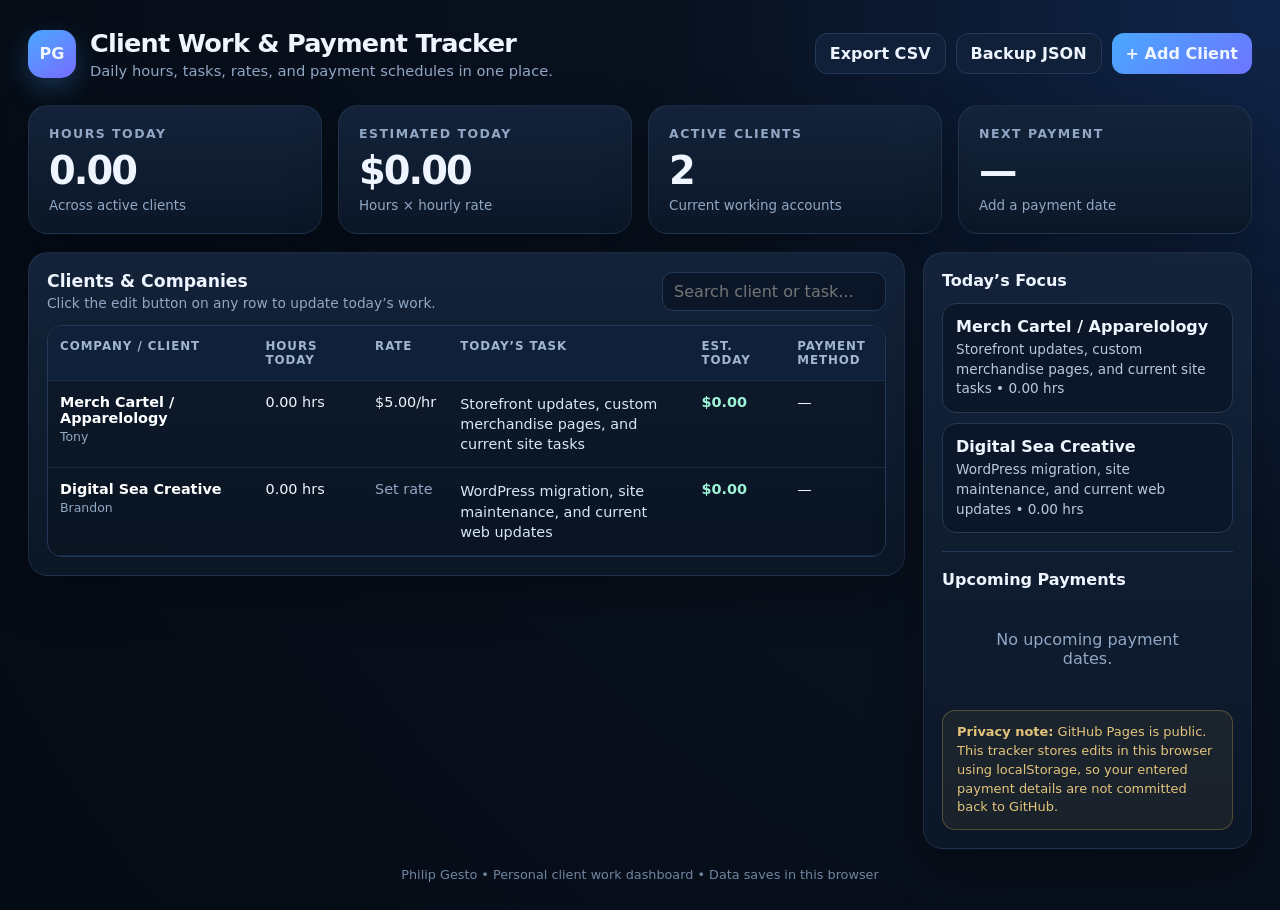
==== client-work-tracker/index.html @ 17b00a57 "Add client work and payment tracker" ====
<!DOCTYPE html>
<html lang="en">
<head>
  <meta charset="UTF-8" />
  <meta name="viewport" content="width=device-width, initial-scale=1.0" />
  <meta name="theme-color" content="#0c1220" />
  <title>Philip — Client Work Tracker</title>
  <style>
    :root{--bg:#08111f;--panel:#0f1b2d;--panel-2:#13233a;--line:#233957;--text:#eef5ff;--muted:#91a7c4;--accent:#4aa8ff;--accent-2:#5ce1b8;--danger:#ff6f7d;--warning:#ffc85b;--shadow:0 18px 50px rgba(0,0,0,.28);--radius:20px}*{box-sizing:border-box}body{margin:0;font-family:Inter,ui-sans-serif,system-ui,-apple-system,BlinkMacSystemFont,"Segoe UI",sans-serif;background:radial-gradient(circle at top right,#10254a 0,#08111f 38%,#050b14 100%);color:var(--text);min-height:100vh}button,input,select,textarea{font:inherit}button{cursor:pointer}.shell{max-width:1500px;margin:0 auto;padding:28px}.topbar{display:flex;gap:18px;align-items:center;justify-content:space-between;margin-bottom:26px}.brand{display:flex;gap:14px;align-items:center}.brandmark{width:48px;height:48px;border-radius:15px;display:grid;place-items:center;background:linear-gradient(145deg,var(--accent),#786cff);font-weight:900;box-shadow:0 10px 25px rgba(74,168,255,.25)}.brand h1{margin:0;font-size:clamp(1.35rem,2vw,2rem);letter-spacing:-.03em}.brand p{margin:4px 0 0;color:var(--muted);font-size:.92rem}.actions{display:flex;gap:10px;flex-wrap:wrap;justify-content:flex-end}.btn{border:1px solid var(--line);background:#102039;color:var(--text);padding:10px 14px;border-radius:12px;font-weight:700;transition:.2s}.btn:hover{transform:translateY(-1px);border-color:#3d6190}.btn.primary{background:linear-gradient(135deg,var(--accent),#6d75ff);border:none}.btn.green{background:linear-gradient(135deg,#2acb9b,#45b9e8);border:none;color:#04111a}.grid{display:grid;grid-template-columns:repeat(4,minmax(0,1fr));gap:16px;margin-bottom:18px}.card{background:linear-gradient(180deg,rgba(20,36,59,.96),rgba(12,24,40,.96));border:1px solid rgba(83,119,164,.2);border-radius:var(--radius);box-shadow:var(--shadow)}.metric{padding:20px}.metric .label{color:var(--muted);font-size:.78rem;text-transform:uppercase;letter-spacing:.12em;font-weight:800}.metric .value{font-size:clamp(1.7rem,3vw,2.55rem);font-weight:850;margin-top:7px;letter-spacing:-.05em}.metric .sub{color:var(--muted);font-size:.84rem;margin-top:5px}.main{display:grid;grid-template-columns:minmax(0,2fr) minmax(300px,.75fr);gap:18px;align-items:start}.table-card{padding:18px;overflow:hidden}.section-head{display:flex;align-items:center;justify-content:space-between;gap:12px;margin-bottom:14px}.section-head h2{margin:0;font-size:1.08rem}.section-head p{margin:4px 0 0;color:var(--muted);font-size:.86rem}.search{background:#0b1728;color:var(--text);border:1px solid var(--line);border-radius:11px;padding:9px 11px;min-width:190px}.table-wrap{overflow:auto;border:1px solid var(--line);border-radius:15px}table{width:100%;border-collapse:collapse;min-width:1220px;background:rgba(4,11,19,.28)}th,td{padding:13px 12px;text-align:left;border-bottom:1px solid rgba(57,84,118,.38);vertical-align:top}th{position:sticky;top:0;background:#102039;color:#9fb5d1;font-size:.74rem;text-transform:uppercase;letter-spacing:.08em;z-index:1}td{font-size:.9rem}tbody tr:hover{background:rgba(73,168,255,.045)}.company{font-weight:800;color:#fff}.client-name{color:var(--muted);font-size:.78rem;margin-top:3px}.task{max-width:290px;line-height:1.4;color:#d8e6f8}.money{font-weight:800;color:#9ef3d7}.muted{color:var(--muted)}.pill{display:inline-flex;align-items:center;gap:7px;border:1px solid var(--line);background:#0c1a2c;padding:6px 9px;border-radius:999px;font-size:.77rem;font-weight:800}.pill::before{content:"";width:7px;height:7px;border-radius:50%;background:var(--warning)}.pill.active::before{background:var(--accent-2)}.pill.paused::before{background:var(--warning)}.pill.done::before{background:#8596aa}.row-actions{display:flex;gap:7px}.icon-btn{width:34px;height:34px;border-radius:10px;border:1px solid var(--line);background:#0d1a2a;color:#dceaff}.side{padding:18px;position:sticky;top:18px}.side h3{margin:0 0 13px;font-size:1rem}.today-list{display:flex;flex-direction:column;gap:10px}.today-item{padding:13px;border:1px solid var(--line);border-radius:14px;background:#0b1728}.today-item strong{display:block;margin-bottom:4px}.today-item p{margin:0;color:#b8c9df;font-size:.85rem;line-height:1.45}.pay-block{margin-top:18px;padding-top:18px;border-top:1px solid var(--line)}.pay-item{display:flex;justify-content:space-between;gap:12px;padding:10px 0;border-bottom:1px dashed rgba(69,95,126,.35);font-size:.86rem}.pay-item span:last-child{text-align:right;color:#dbeaff;font-weight:700}.empty{padding:28px;text-align:center;color:var(--muted)}.footer{margin-top:18px;color:#7186a2;font-size:.8rem;text-align:center}dialog{width:min(760px,calc(100% - 28px));border:none;border-radius:22px;background:#0d192a;color:var(--text);padding:0;box-shadow:0 30px 100px rgba(0,0,0,.55)}dialog::backdrop{background:rgba(0,0,0,.62);backdrop-filter:blur(3px)}.modal-head{padding:20px 22px;border-bottom:1px solid var(--line);display:flex;justify-content:space-between;align-items:center}.modal-head h3{margin:0}.modal-body{padding:22px}.form-grid{display:grid;grid-template-columns:1fr 1fr;gap:14px}.field.full{grid-column:1/-1}.field label{display:block;color:#9eb3cd;font-size:.78rem;font-weight:800;margin-bottom:7px}.field input,.field select,.field textarea{width:100%;background:#081321;border:1px solid var(--line);border-radius:11px;color:var(--text);padding:11px 12px;outline:none}.field textarea{min-height:90px;resize:vertical}.field input:focus,.field select:focus,.field textarea:focus{border-color:var(--accent)}.modal-actions{display:flex;justify-content:flex-end;gap:9px;margin-top:18px}.privacy{margin-top:14px;padding:12px 14px;border:1px solid rgba(255,200,91,.25);background:rgba(255,200,91,.06);border-radius:13px;color:#e3c47c;font-size:.81rem;line-height:1.45}@media (max-width:1050px){.grid{grid-template-columns:repeat(2,1fr)}.main{grid-template-columns:1fr}.side{position:static}.topbar{align-items:flex-start;flex-direction:column}.actions{justify-content:flex-start}}@media (max-width:620px){.shell{padding:16px}.grid{grid-template-columns:1fr}.form-grid{grid-template-columns:1fr}.field.full{grid-column:auto}.search{min-width:100%}.actions{width:100%}.btn{flex:1}.brandmark{width:42px;height:42px}}
  </style>
</head><body><div class="shell"><header class="topbar"><div class="brand"><div class="brandmark">PG</div><div><h1>Client Work & Payment Tracker</h1><p>Daily hours, tasks, rates, and payment schedules in one place.</p></div></div><div class="actions"><button class="btn" id="exportCsv">Export CSV</button><button class="btn" id="backupJson">Backup JSON</button><button class="btn primary" id="addClient">+ Add Client</button></div></header><section class="grid"><div class="card metric"><div class="label">Hours Today</div><div class="value" id="hoursToday">0.0</div><div class="sub">Across active clients</div></div><div class="card metric"><div class="label">Estimated Today</div><div class="value" id="payToday">$0.00</div><div class="sub">Hours × hourly rate</div></div><div class="card metric"><div class="label">Active Clients</div><div class="value" id="activeClients">0</div><div class="sub">Current working accounts</div></div><div class="card metric"><div class="label">Next Payment</div><div class="value" id="nextPayment">—</div><div class="sub" id="nextPaymentSub">Add a payment date</div></div></section><section class="main"><div class="card table-card"><div class="section-head"><div><h2>Clients & Companies</h2><p>Click the edit button on any row to update today’s work.</p></div><input class="search" id="search" placeholder="Search client or task..." /></div><div class="table-wrap"><table><thead><tr><th>Company / Client</th><th>Hours Today</th><th>Rate</th><th>Today’s Task</th><th>Est. Today</th><th>Payment Method</th><th>Payment Schedule</th><th>Status</th><th>Actions</th></tr></thead><tbody id="clientRows"></tbody></table></div></div><aside class="card side"><h3>Today’s Focus</h3><div class="today-list" id="todayList"></div><div class="pay-block"><h3>Upcoming Payments</h3><div id="paymentList"></div></div><div class="privacy"><strong>Privacy note:</strong> GitHub Pages is public. This tracker stores edits in this browser using localStorage, so your entered payment details are not committed back to GitHub.</div></aside></section><div class="footer">Philip Gesto • Personal client work dashboard • Data saves in this browser</div></div><dialog id="clientDialog"><form id="clientForm" method="dialog"><div class="modal-head"><h3 id="modalTitle">Add Client</h3><button type="button" class="icon-btn" id="closeModal">✕</button></div><div class="modal-body"><input type="hidden" id="rowId" /><div class="form-grid"><div class="field"><label>Company / Project</label><input id="company" required placeholder="Merch Cartel" /></div><div class="field"><label>Client / Contact</label><input id="client" placeholder="Tony" /></div><div class="field"><label>Hours Today</label><input id="hours" type="number" min="0" step="0.25" value="0" /></div><div class="field"><label>Hourly Rate (USD)</label><input id="rate" type="number" min="0" step="0.01" value="0" /></div><div class="field full"><label>Task Today</label><textarea id="task" placeholder="What are you working on today?"></textarea></div><div class="field"><label>Payment Method</label><input id="paymentMethod" placeholder="Remitly / PayPal / Wise / Bank" /></div><div class="field"><label>Payment Schedule</label><input id="paymentSchedule" placeholder="Weekly / Biweekly / Monthly" /></div><div class="field"><label>Next Payment Date</label><input id="nextPaymentDate" type="date" /></div><div class="field"><label>Status</label><select id="status"><option value="active">Active</option><option value="paused">Paused</option><option value="done">Completed</option></select></div></div><div class="modal-actions"><button type="button" class="btn" id="cancelModal">Cancel</button><button class="btn green" value="default">Save Client</button></div></div></form></dialog><script>
const KEY='pg-client-work-tracker-v1';const seed=[{id:crypto.randomUUID(),company:'Merch Cartel / Apparelology',client:'Tony',hours:0,rate:5,task:'Storefront updates, custom merchandise pages, and current site tasks',paymentMethod:'',paymentSchedule:'',nextPaymentDate:'',status:'active'},{id:crypto.randomUUID(),company:'Digital Sea Creative',client:'Brandon',hours:0,rate:0,task:'WordPress migration, site maintenance, and current web updates',paymentMethod:'',paymentSchedule:'',nextPaymentDate:'',status:'active'}];let rows=load();const $=id=>document.getElementById(id);function load(){try{return JSON.parse(localStorage.getItem(KEY))||seed}catch{return seed}}function save(){localStorage.setItem(KEY,JSON.stringify(rows));render()}function money(n){return new Intl.NumberFormat('en-US',{style:'currency',currency:'USD'}).format(Number(n)||0)}function esc(s=''){return String(s).replace(/[&<>'"]/g,c=>({'&':'&amp;','<':'&lt;','>':'&gt;',"'":'&#39;','"':'&quot;'}[c]))}function render(){const q=$('search').value.trim().toLowerCase();const filtered=rows.filter(r=>[r.company,r.client,r.task,r.paymentMethod,r.paymentSchedule].join(' ').toLowerCase().includes(q));$('clientRows').innerHTML=filtered.length?filtered.map(r=>`<tr><td><div class="company">${esc(r.company)}</div><div class="client-name">${esc(r.client||'No contact set')}</div></td><td>${Number(r.hours||0).toFixed(2)} hrs</td><td>${Number(r.rate)>0?money(r.rate)+'/hr':'<span class="muted">Set rate</span>'}</td><td><div class="task">${esc(r.task||'No task added')}</div></td><td class="money">${money((r.hours||0)*(r.rate||0))}</td><td>${esc(r.paymentMethod||'—')}</td><td>${esc(r.paymentSchedule||'—')}${r.nextPaymentDate?`<div class="client-name">Next: ${formatDate(r.nextPaymentDate)}</div>`:''}</td><td><span class="pill ${r.status}">${r.status==='active'?'Active':r.status==='paused'?'Paused':'Completed'}</span></td><td><div class="row-actions"><button class="icon-btn" onclick="editRow('${r.id}')">✎</button><button class="icon-btn" onclick="removeRow('${r.id}')">⌫</button></div></td></tr>`).join(''):`<tr><td colspan="9" class="empty">No matching clients found.</td></tr>`;const active=rows.filter(r=>r.status==='active');const totalHours=active.reduce((a,r)=>a+(Number(r.hours)||0),0);const totalPay=active.reduce((a,r)=>a+(Number(r.hours)||0)*(Number(r.rate)||0),0);$('hoursToday').textContent=totalHours.toFixed(2);$('payToday').textContent=money(totalPay);$('activeClients').textContent=active.length;const upcoming=rows.filter(r=>r.status==='active'&&r.nextPaymentDate).sort((a,b)=>a.nextPaymentDate.localeCompare(b.nextPaymentDate));if(upcoming.length){$('nextPayment').textContent=formatDateShort(upcoming[0].nextPaymentDate);$('nextPaymentSub').textContent=upcoming[0].company}else{$('nextPayment').textContent='—';$('nextPaymentSub').textContent='Add a payment date'}$('todayList').innerHTML=active.length?active.map(r=>`<div class="today-item"><strong>${esc(r.company)}</strong><p>${esc(r.task||'No task added')} • ${Number(r.hours||0).toFixed(2)} hrs</p></div>`).join(''):'<div class="empty">No active clients.</div>';$('paymentList').innerHTML=upcoming.length?upcoming.slice(0,5).map(r=>`<div class="pay-item"><span>${esc(r.company)}</span><span>${formatDate(r.nextPaymentDate)}<br><small class="muted">${esc(r.paymentSchedule||'Schedule not set')}</small></span></div>`).join(''):'<div class="empty">No upcoming payment dates.</div>'}function formatDate(v){if(!v)return'—';return new Date(v+'T00:00:00').toLocaleDateString('en-PH',{month:'short',day:'numeric',year:'numeric'})}function formatDateShort(v){return new Date(v+'T00:00:00').toLocaleDateString('en-PH',{month:'short',day:'numeric'})}function resetForm(){['rowId','company','client','task','paymentMethod','paymentSchedule','nextPaymentDate'].forEach(id=>$(id).value='');$('hours').value=0;$('rate').value=0;$('status').value='active'}function openNew(){resetForm();$('modalTitle').textContent='Add Client';$('clientDialog').showModal()}window.editRow=id=>{const r=rows.find(x=>x.id===id);if(!r)return;$('modalTitle').textContent='Edit Client';$('rowId').value=r.id;$('company').value=r.company;$('client').value=r.client||'';$('hours').value=r.hours||0;$('rate').value=r.rate||0;$('task').value=r.task||'';$('paymentMethod').value=r.paymentMethod||'';$('paymentSchedule').value=r.paymentSchedule||'';$('nextPaymentDate').value=r.nextPaymentDate||'';$('status').value=r.status||'active';$('clientDialog').showModal()};window.removeRow=id=>{if(confirm('Delete this client from the tracker?')){rows=rows.filter(r=>r.id!==id);save()}};$('clientForm').addEventListener('submit',e=>{e.preventDefault();const obj={id:$('rowId').value||crypto.randomUUID(),company:$('company').value.trim(),client:$('client').value.trim(),hours:Number($('hours').value)||0,rate:Number($('rate').value)||0,task:$('task').value.trim(),paymentMethod:$('paymentMethod').value.trim(),paymentSchedule:$('paymentSchedule').value.trim(),nextPaymentDate:$('nextPaymentDate').value,status:$('status').value};const i=rows.findIndex(r=>r.id===obj.id);if(i>=0)rows[i]=obj;else rows.push(obj);save();$('clientDialog').close()});$('addClient').onclick=openNew;$('closeModal').onclick=()=>$('clientDialog').close();$('cancelModal').onclick=()=>$('clientDialog').close();$('search').addEventListener('input',render);$('exportCsv').onclick=()=>{const headers=['Company','Client','Hours Today','Hourly Rate USD','Task Today','Estimated Today USD','Payment Method','Payment Schedule','Next Payment Date','Status'];const vals=rows.map(r=>[r.company,r.client,r.hours,r.rate,r.task,(r.hours||0)*(r.rate||0),r.paymentMethod,r.paymentSchedule,r.nextPaymentDate,r.status]);download('client-work-tracker.csv',[headers,...vals].map(a=>a.map(v=>'"'+String(v??'').replaceAll('"','""')+'"').join(',')).join('\n'),'text/csv')};$('backupJson').onclick=()=>download('client-work-tracker-backup.json',JSON.stringify(rows,null,2),'application/json');function download(name,content,type){const a=document.createElement('a');a.href=URL.createObjectURL(new Blob([content],{type}));a.download=name;a.click();URL.revokeObjectURL(a.href)}render();
</script></body></html>
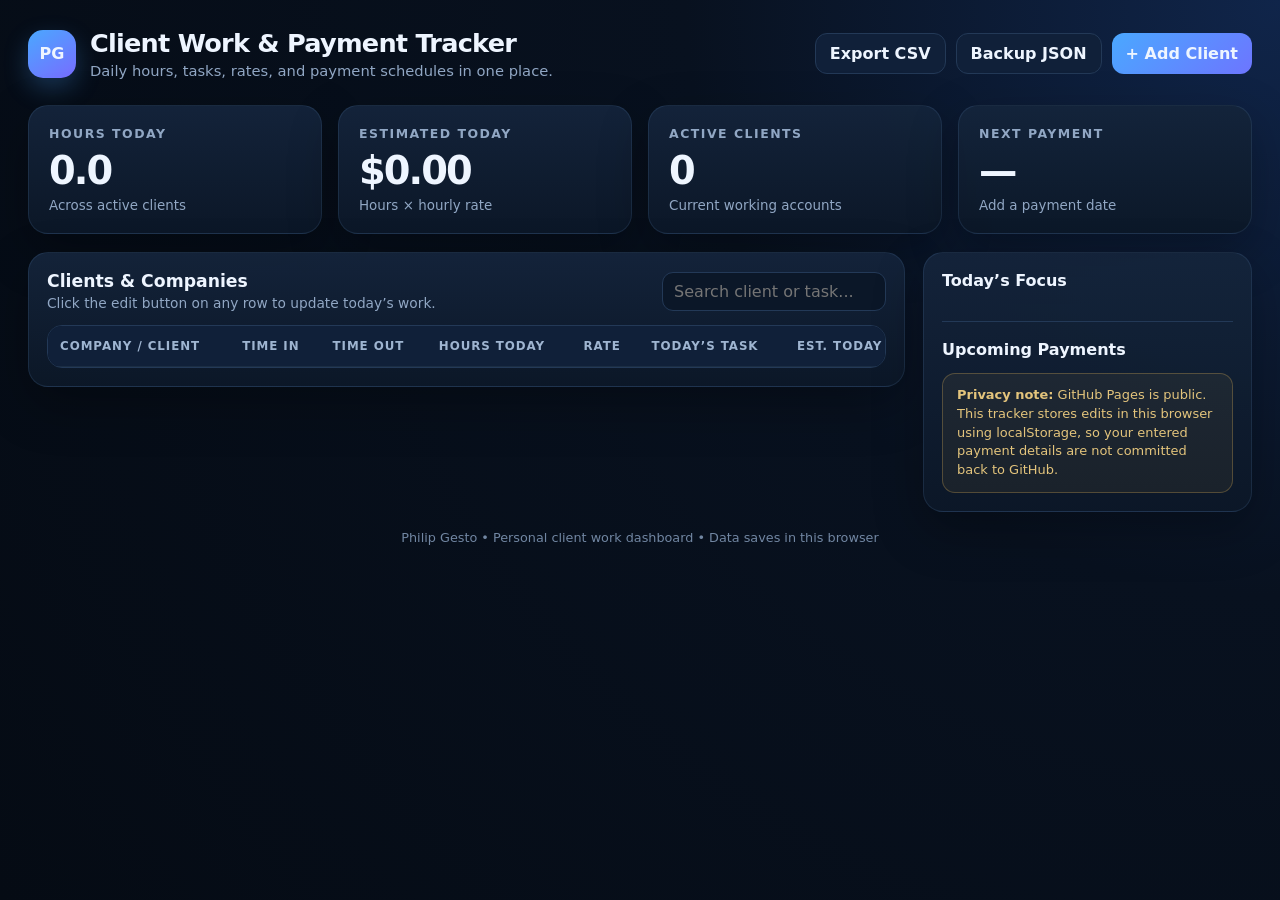
==== commit ef06daec: "Add time in and time out with automatic daily hours" ====
--- a/client-work-tracker/index.html
+++ b/client-work-tracker/index.html
@@ -6,8 +6,8 @@
   <meta name="theme-color" content="#0c1220" />
   <title>Philip — Client Work Tracker</title>
   <style>
-    :root{--bg:#08111f;--panel:#0f1b2d;--panel-2:#13233a;--line:#233957;--text:#eef5ff;--muted:#91a7c4;--accent:#4aa8ff;--accent-2:#5ce1b8;--danger:#ff6f7d;--warning:#ffc85b;--shadow:0 18px 50px rgba(0,0,0,.28);--radius:20px}*{box-sizing:border-box}body{margin:0;font-family:Inter,ui-sans-serif,system-ui,-apple-system,BlinkMacSystemFont,"Segoe UI",sans-serif;background:radial-gradient(circle at top right,#10254a 0,#08111f 38%,#050b14 100%);color:var(--text);min-height:100vh}button,input,select,textarea{font:inherit}button{cursor:pointer}.shell{max-width:1500px;margin:0 auto;padding:28px}.topbar{display:flex;gap:18px;align-items:center;justify-content:space-between;margin-bottom:26px}.brand{display:flex;gap:14px;align-items:center}.brandmark{width:48px;height:48px;border-radius:15px;display:grid;place-items:center;background:linear-gradient(145deg,var(--accent),#786cff);font-weight:900;box-shadow:0 10px 25px rgba(74,168,255,.25)}.brand h1{margin:0;font-size:clamp(1.35rem,2vw,2rem);letter-spacing:-.03em}.brand p{margin:4px 0 0;color:var(--muted);font-size:.92rem}.actions{display:flex;gap:10px;flex-wrap:wrap;justify-content:flex-end}.btn{border:1px solid var(--line);background:#102039;color:var(--text);padding:10px 14px;border-radius:12px;font-weight:700;transition:.2s}.btn:hover{transform:translateY(-1px);border-color:#3d6190}.btn.primary{background:linear-gradient(135deg,var(--accent),#6d75ff);border:none}.btn.green{background:linear-gradient(135deg,#2acb9b,#45b9e8);border:none;color:#04111a}.grid{display:grid;grid-template-columns:repeat(4,minmax(0,1fr));gap:16px;margin-bottom:18px}.card{background:linear-gradient(180deg,rgba(20,36,59,.96),rgba(12,24,40,.96));border:1px solid rgba(83,119,164,.2);border-radius:var(--radius);box-shadow:var(--shadow)}.metric{padding:20px}.metric .label{color:var(--muted);font-size:.78rem;text-transform:uppercase;letter-spacing:.12em;font-weight:800}.metric .value{font-size:clamp(1.7rem,3vw,2.55rem);font-weight:850;margin-top:7px;letter-spacing:-.05em}.metric .sub{color:var(--muted);font-size:.84rem;margin-top:5px}.main{display:grid;grid-template-columns:minmax(0,2fr) minmax(300px,.75fr);gap:18px;align-items:start}.table-card{padding:18px;overflow:hidden}.section-head{display:flex;align-items:center;justify-content:space-between;gap:12px;margin-bottom:14px}.section-head h2{margin:0;font-size:1.08rem}.section-head p{margin:4px 0 0;color:var(--muted);font-size:.86rem}.search{background:#0b1728;color:var(--text);border:1px solid var(--line);border-radius:11px;padding:9px 11px;min-width:190px}.table-wrap{overflow:auto;border:1px solid var(--line);border-radius:15px}table{width:100%;border-collapse:collapse;min-width:1220px;background:rgba(4,11,19,.28)}th,td{padding:13px 12px;text-align:left;border-bottom:1px solid rgba(57,84,118,.38);vertical-align:top}th{position:sticky;top:0;background:#102039;color:#9fb5d1;font-size:.74rem;text-transform:uppercase;letter-spacing:.08em;z-index:1}td{font-size:.9rem}tbody tr:hover{background:rgba(73,168,255,.045)}.company{font-weight:800;color:#fff}.client-name{color:var(--muted);font-size:.78rem;margin-top:3px}.task{max-width:290px;line-height:1.4;color:#d8e6f8}.money{font-weight:800;color:#9ef3d7}.muted{color:var(--muted)}.pill{display:inline-flex;align-items:center;gap:7px;border:1px solid var(--line);background:#0c1a2c;padding:6px 9px;border-radius:999px;font-size:.77rem;font-weight:800}.pill::before{content:"";width:7px;height:7px;border-radius:50%;background:var(--warning)}.pill.active::before{background:var(--accent-2)}.pill.paused::before{background:var(--warning)}.pill.done::before{background:#8596aa}.row-actions{display:flex;gap:7px}.icon-btn{width:34px;height:34px;border-radius:10px;border:1px solid var(--line);background:#0d1a2a;color:#dceaff}.side{padding:18px;position:sticky;top:18px}.side h3{margin:0 0 13px;font-size:1rem}.today-list{display:flex;flex-direction:column;gap:10px}.today-item{padding:13px;border:1px solid var(--line);border-radius:14px;background:#0b1728}.today-item strong{display:block;margin-bottom:4px}.today-item p{margin:0;color:#b8c9df;font-size:.85rem;line-height:1.45}.pay-block{margin-top:18px;padding-top:18px;border-top:1px solid var(--line)}.pay-item{display:flex;justify-content:space-between;gap:12px;padding:10px 0;border-bottom:1px dashed rgba(69,95,126,.35);font-size:.86rem}.pay-item span:last-child{text-align:right;color:#dbeaff;font-weight:700}.empty{padding:28px;text-align:center;color:var(--muted)}.footer{margin-top:18px;color:#7186a2;font-size:.8rem;text-align:center}dialog{width:min(760px,calc(100% - 28px));border:none;border-radius:22px;background:#0d192a;color:var(--text);padding:0;box-shadow:0 30px 100px rgba(0,0,0,.55)}dialog::backdrop{background:rgba(0,0,0,.62);backdrop-filter:blur(3px)}.modal-head{padding:20px 22px;border-bottom:1px solid var(--line);display:flex;justify-content:space-between;align-items:center}.modal-head h3{margin:0}.modal-body{padding:22px}.form-grid{display:grid;grid-template-columns:1fr 1fr;gap:14px}.field.full{grid-column:1/-1}.field label{display:block;color:#9eb3cd;font-size:.78rem;font-weight:800;margin-bottom:7px}.field input,.field select,.field textarea{width:100%;background:#081321;border:1px solid var(--line);border-radius:11px;color:var(--text);padding:11px 12px;outline:none}.field textarea{min-height:90px;resize:vertical}.field input:focus,.field select:focus,.field textarea:focus{border-color:var(--accent)}.modal-actions{display:flex;justify-content:flex-end;gap:9px;margin-top:18px}.privacy{margin-top:14px;padding:12px 14px;border:1px solid rgba(255,200,91,.25);background:rgba(255,200,91,.06);border-radius:13px;color:#e3c47c;font-size:.81rem;line-height:1.45}@media (max-width:1050px){.grid{grid-template-columns:repeat(2,1fr)}.main{grid-template-columns:1fr}.side{position:static}.topbar{align-items:flex-start;flex-direction:column}.actions{justify-content:flex-start}}@media (max-width:620px){.shell{padding:16px}.grid{grid-template-columns:1fr}.form-grid{grid-template-columns:1fr}.field.full{grid-column:auto}.search{min-width:100%}.actions{width:100%}.btn{flex:1}.brandmark{width:42px;height:42px}}
+    :root{--bg:#08111f;--panel:#0f1b2d;--panel-2:#13233a;--line:#233957;--text:#eef5ff;--muted:#91a7c4;--accent:#4aa8ff;--accent-2:#5ce1b8;--danger:#ff6f7d;--warning:#ffc85b;--shadow:0 18px 50px rgba(0,0,0,.28);--radius:20px}*{box-sizing:border-box}body{margin:0;font-family:Inter,ui-sans-serif,system-ui,-apple-system,BlinkMacSystemFont,"Segoe UI",sans-serif;background:radial-gradient(circle at top right,#10254a 0,#08111f 38%,#050b14 100%);color:var(--text);min-height:100vh}button,input,select,textarea{font:inherit}button{cursor:pointer}.shell{max-width:1500px;margin:0 auto;padding:28px}.topbar{display:flex;gap:18px;align-items:center;justify-content:space-between;margin-bottom:26px}.brand{display:flex;gap:14px;align-items:center}.brandmark{width:48px;height:48px;border-radius:15px;display:grid;place-items:center;background:linear-gradient(145deg,var(--accent),#786cff);font-weight:900;box-shadow:0 10px 25px rgba(74,168,255,.25)}.brand h1{margin:0;font-size:clamp(1.35rem,2vw,2rem);letter-spacing:-.03em}.brand p{margin:4px 0 0;color:var(--muted);font-size:.92rem}.actions{display:flex;gap:10px;flex-wrap:wrap;justify-content:flex-end}.btn{border:1px solid var(--line);background:#102039;color:var(--text);padding:10px 14px;border-radius:12px;font-weight:700;transition:.2s}.btn:hover{transform:translateY(-1px);border-color:#3d6190}.btn.primary{background:linear-gradient(135deg,var(--accent),#6d75ff);border:none}.btn.green{background:linear-gradient(135deg,#2acb9b,#45b9e8);border:none;color:#04111a}.grid{display:grid;grid-template-columns:repeat(4,minmax(0,1fr));gap:16px;margin-bottom:18px}.card{background:linear-gradient(180deg,rgba(20,36,59,.96),rgba(12,24,40,.96));border:1px solid rgba(83,119,164,.2);border-radius:var(--radius);box-shadow:var(--shadow)}.metric{padding:20px}.metric .label{color:var(--muted);font-size:.78rem;text-transform:uppercase;letter-spacing:.12em;font-weight:800}.metric .value{font-size:clamp(1.7rem,3vw,2.55rem);font-weight:850;margin-top:7px;letter-spacing:-.05em}.metric .sub{color:var(--muted);font-size:.84rem;margin-top:5px}.main{display:grid;grid-template-columns:minmax(0,2fr) minmax(300px,.75fr);gap:18px;align-items:start}.table-card{padding:18px;overflow:hidden}.section-head{display:flex;align-items:center;justify-content:space-between;gap:12px;margin-bottom:14px}.section-head h2{margin:0;font-size:1.08rem}.section-head p{margin:4px 0 0;color:var(--muted);font-size:.86rem}.search{background:#0b1728;color:var(--text);border:1px solid var(--line);border-radius:11px;padding:9px 11px;min-width:190px}.table-wrap{overflow:auto;border:1px solid var(--line);border-radius:15px}table{width:100%;border-collapse:collapse;min-width:1420px;background:rgba(4,11,19,.28)}th,td{padding:13px 12px;text-align:left;border-bottom:1px solid rgba(57,84,118,.38);vertical-align:top}th{position:sticky;top:0;background:#102039;color:#9fb5d1;font-size:.74rem;text-transform:uppercase;letter-spacing:.08em;z-index:1}td{font-size:.9rem}tbody tr:hover{background:rgba(73,168,255,.045)}.company{font-weight:800;color:#fff}.client-name{color:var(--muted);font-size:.78rem;margin-top:3px}.task{max-width:290px;line-height:1.4;color:#d8e6f8}.money{font-weight:800;color:#9ef3d7}.muted{color:var(--muted)}.pill{display:inline-flex;align-items:center;gap:7px;border:1px solid var(--line);background:#0c1a2c;padding:6px 9px;border-radius:999px;font-size:.77rem;font-weight:800}.pill::before{content:"";width:7px;height:7px;border-radius:50%;background:var(--warning)}.pill.active::before{background:var(--accent-2)}.pill.paused::before{background:var(--warning)}.pill.done::before{background:#8596aa}.row-actions{display:flex;gap:7px}.icon-btn{width:34px;height:34px;border-radius:10px;border:1px solid var(--line);background:#0d1a2a;color:#dceaff}.side{padding:18px;position:sticky;top:18px}.side h3{margin:0 0 13px;font-size:1rem}.today-list{display:flex;flex-direction:column;gap:10px}.today-item{padding:13px;border:1px solid var(--line);border-radius:14px;background:#0b1728}.today-item strong{display:block;margin-bottom:4px}.today-item p{margin:0;color:#b8c9df;font-size:.85rem;line-height:1.45}.pay-block{margin-top:18px;padding-top:18px;border-top:1px solid var(--line)}.pay-item{display:flex;justify-content:space-between;gap:12px;padding:10px 0;border-bottom:1px dashed rgba(69,95,126,.35);font-size:.86rem}.pay-item span:last-child{text-align:right;color:#dbeaff;font-weight:700}.empty{padding:28px;text-align:center;color:var(--muted)}.footer{margin-top:18px;color:#7186a2;font-size:.8rem;text-align:center}dialog{width:min(760px,calc(100% - 28px));border:none;border-radius:22px;background:#0d192a;color:var(--text);padding:0;box-shadow:0 30px 100px rgba(0,0,0,.55)}dialog::backdrop{background:rgba(0,0,0,.62);backdrop-filter:blur(3px)}.modal-head{padding:20px 22px;border-bottom:1px solid var(--line);display:flex;justify-content:space-between;align-items:center}.modal-head h3{margin:0}.modal-body{padding:22px}.form-grid{display:grid;grid-template-columns:1fr 1fr;gap:14px}.field.full{grid-column:1/-1}.field label{display:block;color:#9eb3cd;font-size:.78rem;font-weight:800;margin-bottom:7px}.field input,.field select,.field textarea{width:100%;background:#081321;border:1px solid var(--line);border-radius:11px;color:var(--text);padding:11px 12px;outline:none}.field textarea{min-height:90px;resize:vertical}.field input:focus,.field select:focus,.field textarea:focus{border-color:var(--accent)}.modal-actions{display:flex;justify-content:flex-end;gap:9px;margin-top:18px}.privacy{margin-top:14px;padding:12px 14px;border:1px solid rgba(255,200,91,.25);background:rgba(255,200,91,.06);border-radius:13px;color:#e3c47c;font-size:.81rem;line-height:1.45}@media (max-width:1050px){.grid{grid-template-columns:repeat(2,1fr)}.main{grid-template-columns:1fr}.side{position:static}.topbar{align-items:flex-start;flex-direction:column}.actions{justify-content:flex-start}}@media (max-width:620px){.shell{padding:16px}.grid{grid-template-columns:1fr}.form-grid{grid-template-columns:1fr}.field.full{grid-column:auto}.search{min-width:100%}.actions{width:100%}.btn{flex:1}.brandmark{width:42px;height:42px}}
   </style>
-</head><body><div class="shell"><header class="topbar"><div class="brand"><div class="brandmark">PG</div><div><h1>Client Work & Payment Tracker</h1><p>Daily hours, tasks, rates, and payment schedules in one place.</p></div></div><div class="actions"><button class="btn" id="exportCsv">Export CSV</button><button class="btn" id="backupJson">Backup JSON</button><button class="btn primary" id="addClient">+ Add Client</button></div></header><section class="grid"><div class="card metric"><div class="label">Hours Today</div><div class="value" id="hoursToday">0.0</div><div class="sub">Across active clients</div></div><div class="card metric"><div class="label">Estimated Today</div><div class="value" id="payToday">$0.00</div><div class="sub">Hours × hourly rate</div></div><div class="card metric"><div class="label">Active Clients</div><div class="value" id="activeClients">0</div><div class="sub">Current working accounts</div></div><div class="card metric"><div class="label">Next Payment</div><div class="value" id="nextPayment">—</div><div class="sub" id="nextPaymentSub">Add a payment date</div></div></section><section class="main"><div class="card table-card"><div class="section-head"><div><h2>Clients & Companies</h2><p>Click the edit button on any row to update today’s work.</p></div><input class="search" id="search" placeholder="Search client or task..." /></div><div class="table-wrap"><table><thead><tr><th>Company / Client</th><th>Hours Today</th><th>Rate</th><th>Today’s Task</th><th>Est. Today</th><th>Payment Method</th><th>Payment Schedule</th><th>Status</th><th>Actions</th></tr></thead><tbody id="clientRows"></tbody></table></div></div><aside class="card side"><h3>Today’s Focus</h3><div class="today-list" id="todayList"></div><div class="pay-block"><h3>Upcoming Payments</h3><div id="paymentList"></div></div><div class="privacy"><strong>Privacy note:</strong> GitHub Pages is public. This tracker stores edits in this browser using localStorage, so your entered payment details are not committed back to GitHub.</div></aside></section><div class="footer">Philip Gesto • Personal client work dashboard • Data saves in this browser</div></div><dialog id="clientDialog"><form id="clientForm" method="dialog"><div class="modal-head"><h3 id="modalTitle">Add Client</h3><button type="button" class="icon-btn" id="closeModal">✕</button></div><div class="modal-body"><input type="hidden" id="rowId" /><div class="form-grid"><div class="field"><label>Company / Project</label><input id="company" required placeholder="Merch Cartel" /></div><div class="field"><label>Client / Contact</label><input id="client" placeholder="Tony" /></div><div class="field"><label>Hours Today</label><input id="hours" type="number" min="0" step="0.25" value="0" /></div><div class="field"><label>Hourly Rate (USD)</label><input id="rate" type="number" min="0" step="0.01" value="0" /></div><div class="field full"><label>Task Today</label><textarea id="task" placeholder="What are you working on today?"></textarea></div><div class="field"><label>Payment Method</label><input id="paymentMethod" placeholder="Remitly / PayPal / Wise / Bank" /></div><div class="field"><label>Payment Schedule</label><input id="paymentSchedule" placeholder="Weekly / Biweekly / Monthly" /></div><div class="field"><label>Next Payment Date</label><input id="nextPaymentDate" type="date" /></div><div class="field"><label>Status</label><select id="status"><option value="active">Active</option><option value="paused">Paused</option><option value="done">Completed</option></select></div></div><div class="modal-actions"><button type="button" class="btn" id="cancelModal">Cancel</button><button class="btn green" value="default">Save Client</button></div></div></form></dialog><script>
-const KEY='pg-client-work-tracker-v1';const seed=[{id:crypto.randomUUID(),company:'Merch Cartel / Apparelology',client:'Tony',hours:0,rate:5,task:'Storefront updates, custom merchandise pages, and current site tasks',paymentMethod:'',paymentSchedule:'',nextPaymentDate:'',status:'active'},{id:crypto.randomUUID(),company:'Digital Sea Creative',client:'Brandon',hours:0,rate:0,task:'WordPress migration, site maintenance, and current web updates',paymentMethod:'',paymentSchedule:'',nextPaymentDate:'',status:'active'}];let rows=load();const $=id=>document.getElementById(id);function load(){try{return JSON.parse(localStorage.getItem(KEY))||seed}catch{return seed}}function save(){localStorage.setItem(KEY,JSON.stringify(rows));render()}function money(n){return new Intl.NumberFormat('en-US',{style:'currency',currency:'USD'}).format(Number(n)||0)}function esc(s=''){return String(s).replace(/[&<>'"]/g,c=>({'&':'&amp;','<':'&lt;','>':'&gt;',"'":'&#39;','"':'&quot;'}[c]))}function render(){const q=$('search').value.trim().toLowerCase();const filtered=rows.filter(r=>[r.company,r.client,r.task,r.paymentMethod,r.paymentSchedule].join(' ').toLowerCase().includes(q));$('clientRows').innerHTML=filtered.length?filtered.map(r=>`<tr><td><div class="company">${esc(r.company)}</div><div class="client-name">${esc(r.client||'No contact set')}</div></td><td>${Number(r.hours||0).toFixed(2)} hrs</td><td>${Number(r.rate)>0?money(r.rate)+'/hr':'<span class="muted">Set rate</span>'}</td><td><div class="task">${esc(r.task||'No task added')}</div></td><td class="money">${money((r.hours||0)*(r.rate||0))}</td><td>${esc(r.paymentMethod||'—')}</td><td>${esc(r.paymentSchedule||'—')}${r.nextPaymentDate?`<div class="client-name">Next: ${formatDate(r.nextPaymentDate)}</div>`:''}</td><td><span class="pill ${r.status}">${r.status==='active'?'Active':r.status==='paused'?'Paused':'Completed'}</span></td><td><div class="row-actions"><button class="icon-btn" onclick="editRow('${r.id}')">✎</button><button class="icon-btn" onclick="removeRow('${r.id}')">⌫</button></div></td></tr>`).join(''):`<tr><td colspan="9" class="empty">No matching clients found.</td></tr>`;const active=rows.filter(r=>r.status==='active');const totalHours=active.reduce((a,r)=>a+(Number(r.hours)||0),0);const totalPay=active.reduce((a,r)=>a+(Number(r.hours)||0)*(Number(r.rate)||0),0);$('hoursToday').textContent=totalHours.toFixed(2);$('payToday').textContent=money(totalPay);$('activeClients').textContent=active.length;const upcoming=rows.filter(r=>r.status==='active'&&r.nextPaymentDate).sort((a,b)=>a.nextPaymentDate.localeCompare(b.nextPaymentDate));if(upcoming.length){$('nextPayment').textContent=formatDateShort(upcoming[0].nextPaymentDate);$('nextPaymentSub').textContent=upcoming[0].company}else{$('nextPayment').textContent='—';$('nextPaymentSub').textContent='Add a payment date'}$('todayList').innerHTML=active.length?active.map(r=>`<div class="today-item"><strong>${esc(r.company)}</strong><p>${esc(r.task||'No task added')} • ${Number(r.hours||0).toFixed(2)} hrs</p></div>`).join(''):'<div class="empty">No active clients.</div>';$('paymentList').innerHTML=upcoming.length?upcoming.slice(0,5).map(r=>`<div class="pay-item"><span>${esc(r.company)}</span><span>${formatDate(r.nextPaymentDate)}<br><small class="muted">${esc(r.paymentSchedule||'Schedule not set')}</small></span></div>`).join(''):'<div class="empty">No upcoming payment dates.</div>'}function formatDate(v){if(!v)return'—';return new Date(v+'T00:00:00').toLocaleDateString('en-PH',{month:'short',day:'numeric',year:'numeric'})}function formatDateShort(v){return new Date(v+'T00:00:00').toLocaleDateString('en-PH',{month:'short',day:'numeric'})}function resetForm(){['rowId','company','client','task','paymentMethod','paymentSchedule','nextPaymentDate'].forEach(id=>$(id).value='');$('hours').value=0;$('rate').value=0;$('status').value='active'}function openNew(){resetForm();$('modalTitle').textContent='Add Client';$('clientDialog').showModal()}window.editRow=id=>{const r=rows.find(x=>x.id===id);if(!r)return;$('modalTitle').textContent='Edit Client';$('rowId').value=r.id;$('company').value=r.company;$('client').value=r.client||'';$('hours').value=r.hours||0;$('rate').value=r.rate||0;$('task').value=r.task||'';$('paymentMethod').value=r.paymentMethod||'';$('paymentSchedule').value=r.paymentSchedule||'';$('nextPaymentDate').value=r.nextPaymentDate||'';$('status').value=r.status||'active';$('clientDialog').showModal()};window.removeRow=id=>{if(confirm('Delete this client from the tracker?')){rows=rows.filter(r=>r.id!==id);save()}};$('clientForm').addEventListener('submit',e=>{e.preventDefault();const obj={id:$('rowId').value||crypto.randomUUID(),company:$('company').value.trim(),client:$('client').value.trim(),hours:Number($('hours').value)||0,rate:Number($('rate').value)||0,task:$('task').value.trim(),paymentMethod:$('paymentMethod').value.trim(),paymentSchedule:$('paymentSchedule').value.trim(),nextPaymentDate:$('nextPaymentDate').value,status:$('status').value};const i=rows.findIndex(r=>r.id===obj.id);if(i>=0)rows[i]=obj;else rows.push(obj);save();$('clientDialog').close()});$('addClient').onclick=openNew;$('closeModal').onclick=()=>$('clientDialog').close();$('cancelModal').onclick=()=>$('clientDialog').close();$('search').addEventListener('input',render);$('exportCsv').onclick=()=>{const headers=['Company','Client','Hours Today','Hourly Rate USD','Task Today','Estimated Today USD','Payment Method','Payment Schedule','Next Payment Date','Status'];const vals=rows.map(r=>[r.company,r.client,r.hours,r.rate,r.task,(r.hours||0)*(r.rate||0),r.paymentMethod,r.paymentSchedule,r.nextPaymentDate,r.status]);download('client-work-tracker.csv',[headers,...vals].map(a=>a.map(v=>'"'+String(v??'').replaceAll('"','""')+'"').join(',')).join('\n'),'text/csv')};$('backupJson').onclick=()=>download('client-work-tracker-backup.json',JSON.stringify(rows,null,2),'application/json');function download(name,content,type){const a=document.createElement('a');a.href=URL.createObjectURL(new Blob([content],{type}));a.download=name;a.click();URL.revokeObjectURL(a.href)}render();
+</head><body><div class="shell"><header class="topbar"><div class="brand"><div class="brandmark">PG</div><div><h1>Client Work & Payment Tracker</h1><p>Daily hours, tasks, rates, and payment schedules in one place.</p></div></div><div class="actions"><button class="btn" id="exportCsv">Export CSV</button><button class="btn" id="backupJson">Backup JSON</button><button class="btn primary" id="addClient">+ Add Client</button></div></header><section class="grid"><div class="card metric"><div class="label">Hours Today</div><div class="value" id="hoursToday">0.0</div><div class="sub">Across active clients</div></div><div class="card metric"><div class="label">Estimated Today</div><div class="value" id="payToday">$0.00</div><div class="sub">Hours × hourly rate</div></div><div class="card metric"><div class="label">Active Clients</div><div class="value" id="activeClients">0</div><div class="sub">Current working accounts</div></div><div class="card metric"><div class="label">Next Payment</div><div class="value" id="nextPayment">—</div><div class="sub" id="nextPaymentSub">Add a payment date</div></div></section><section class="main"><div class="card table-card"><div class="section-head"><div><h2>Clients & Companies</h2><p>Click the edit button on any row to update today’s work.</p></div><input class="search" id="search" placeholder="Search client or task..." /></div><div class="table-wrap"><table><thead><tr><th>Company / Client</th><th>Time In</th><th>Time Out</th><th>Hours Today</th><th>Rate</th><th>Today’s Task</th><th>Est. Today</th><th>Payment Method</th><th>Payment Schedule</th><th>Status</th><th>Actions</th></tr></thead><tbody id="clientRows"></tbody></table></div></div><aside class="card side"><h3>Today’s Focus</h3><div class="today-list" id="todayList"></div><div class="pay-block"><h3>Upcoming Payments</h3><div id="paymentList"></div></div><div class="privacy"><strong>Privacy note:</strong> GitHub Pages is public. This tracker stores edits in this browser using localStorage, so your entered payment details are not committed back to GitHub.</div></aside></section><div class="footer">Philip Gesto • Personal client work dashboard • Data saves in this browser</div></div><dialog id="clientDialog"><form id="clientForm" method="dialog"><div class="modal-head"><h3 id="modalTitle">Add Client</h3><button type="button" class="icon-btn" id="closeModal">✕</button></div><div class="modal-body"><input type="hidden" id="rowId" /><div class="form-grid"><div class="field"><label>Company / Project</label><input id="company" required placeholder="Merch Cartel" /></div><div class="field"><label>Client / Contact</label><input id="client" placeholder="Tony" /></div><div class="field"><label>Time In</label><input id="timeIn" type="time" /></div><div class="field"><label>Time Out</label><input id="timeOut" type="time" /></div><div class="field"><label>Hours Worked Today (automatic)</label><input id="hours" type="number" min="0" step="0.01" value="0" readonly /></div><div class="field"><label>Hourly Rate (USD)</label><input id="rate" type="number" min="0" step="0.01" value="0" /></div><div class="field full"><label>Task Today</label><textarea id="task" placeholder="What are you working on today?"></textarea></div><div class="field"><label>Payment Method</label><input id="paymentMethod" placeholder="Remitly / PayPal / Wise / Bank" /></div><div class="field"><label>Payment Schedule</label><input id="paymentSchedule" placeholder="Weekly / Biweekly / Monthly" /></div><div class="field"><label>Next Payment Date</label><input id="nextPaymentDate" type="date" /></div><div class="field"><label>Status</label><select id="status"><option value="active">Active</option><option value="paused">Paused</option><option value="done">Completed</option></select></div></div><div class="modal-actions"><button type="button" class="btn" id="cancelModal">Cancel</button><button class="btn green" value="default">Save Client</button></div></div></form></dialog><script>
+const KEY='pg-client-work-tracker-v1';const seed=[{id:crypto.randomUUID(),company:'Merch Cartel / Apparelology',client:'Tony',timeIn:'',timeOut:'',hours:0,rate:5,task:'Storefront updates, custom merchandise pages, and current site tasks',paymentMethod:'',paymentSchedule:'',nextPaymentDate:'',status:'active'},{id:crypto.randomUUID(),company:'Digital Sea Creative',client:'Brandon',timeIn:'',timeOut:'',hours:0,rate:0,task:'WordPress migration, site maintenance, and current web updates',paymentMethod:'',paymentSchedule:'',nextPaymentDate:'',status:'active'}];let rows=load();const $=id=>document.getElementById(id);function load(){try{return JSON.parse(localStorage.getItem(KEY))||seed}catch{return seed}}function save(){localStorage.setItem(KEY,JSON.stringify(rows));render()}function money(n){return new Intl.NumberFormat('en-US',{style:'currency',currency:'USD'}).format(Number(n)||0)}function esc(s=''){return String(s).replace(/[&<>'"]/g,c=>({'&':'&amp;','<':'&lt;','>':'&gt;',"'":'&#39;','"':'&quot;'}[c]))}function render(){const q=$('search').value.trim().toLowerCase();const filtered=rows.filter(r=>[r.company,r.client,r.task,r.paymentMethod,r.paymentSchedule].join(' ').toLowerCase().includes(q));$('clientRows').innerHTML=filtered.length?filtered.map(r=>`<tr><td><div class="company">${esc(r.company)}</div><div class="client-name">${esc(r.client||'No contact set')}</div></td><td>${esc(r.timeIn||'—')}</td><td>${esc(r.timeOut||'—')}</td><td>${getHours(r).toFixed(2)} hrs</td><td>${Number(r.rate)>0?money(r.rate)+'/hr':'<span class="muted">Set rate</span>'}</td><td><div class="task">${esc(r.task||'No task added')}</div></td><td class="money">${money(getHours(r)*(r.rate||0))}</td><td>${esc(r.paymentMethod||'—')}</td><td>${esc(r.paymentSchedule||'—')}${r.nextPaymentDate?`<div class="client-name">Next: ${formatDate(r.nextPaymentDate)}</div>`:''}</td><td><span class="pill ${r.status}">${r.status==='active'?'Active':r.status==='paused'?'Paused':'Completed'}</span></td><td><div class="row-actions"><button class="icon-btn" onclick="editRow('${r.id}')">✎</button><button class="icon-btn" onclick="removeRow('${r.id}')">⌫</button></div></td></tr>`).join(''):`<tr><td colspan="11" class="empty">No matching clients found.</td></tr>`;const active=rows.filter(r=>r.status==='active');const totalHours=active.reduce((a,r)=>a+getHours(r),0);const totalPay=active.reduce((a,r)=>a+getHours(r)*(Number(r.rate)||0),0);$('hoursToday').textContent=totalHours.toFixed(2);$('payToday').textContent=money(totalPay);$('activeClients').textContent=active.length;const upcoming=rows.filter(r=>r.status==='active'&&r.nextPaymentDate).sort((a,b)=>a.nextPaymentDate.localeCompare(b.nextPaymentDate));if(upcoming.length){$('nextPayment').textContent=formatDateShort(upcoming[0].nextPaymentDate);$('nextPaymentSub').textContent=upcoming[0].company}else{$('nextPayment').textContent='—';$('nextPaymentSub').textContent='Add a payment date'}$('todayList').innerHTML=active.length?active.map(r=>`<div class="today-item"><strong>${esc(r.company)}</strong><p>${esc(r.task||'No task added')} • ${r.timeIn?esc(r.timeIn):'—'} → ${r.timeOut?esc(r.timeOut):'—'} • ${getHours(r).toFixed(2)} hrs</p></div>`).join(''):'<div class="empty">No active clients.</div>';$('paymentList').innerHTML=upcoming.length?upcoming.slice(0,5).map(r=>`<div class="pay-item"><span>${esc(r.company)}</span><span>${formatDate(r.nextPaymentDate)}<br><small class="muted">${esc(r.paymentSchedule||'Schedule not set')}</small></span></div>`).join(''):'<div class="empty">No upcoming payment dates.</div>'}function formatDate(v){if(!v)return'—';return new Date(v+'T00:00:00').toLocaleDateString('en-PH',{month:'short',day:'numeric',year:'numeric'})}function formatDateShort(v){return new Date(v+'T00:00:00').toLocaleDateString('en-PH',{month:'short',day:'numeric'})}function resetForm(){['rowId','company','client','task','paymentMethod','paymentSchedule','nextPaymentDate','timeIn','timeOut'].forEach(id=>$(id).value='');$('hours').value='0.00';$('rate').value=0;$('status').value='active'}function openNew(){resetForm();$('modalTitle').textContent='Add Client';$('clientDialog').showModal()}window.editRow=id=>{const r=rows.find(x=>x.id===id);if(!r)return;$('modalTitle').textContent='Edit Client';$('rowId').value=r.id;$('company').value=r.company;$('client').value=r.client||'';$('timeIn').value=r.timeIn||'';$('timeOut').value=r.timeOut||'';$('hours').value=getHours(r).toFixed(2);$('rate').value=r.rate||0;$('task').value=r.task||'';$('paymentMethod').value=r.paymentMethod||'';$('paymentSchedule').value=r.paymentSchedule||'';$('nextPaymentDate').value=r.nextPaymentDate||'';$('status').value=r.status||'active';$('clientDialog').showModal()};window.removeRow=id=>{if(confirm('Delete this client from the tracker?')){rows=rows.filter(r=>r.id!==id);save()}};$('clientForm').addEventListener('submit',e=>{e.preventDefault();const obj={id:$('rowId').value||crypto.randomUUID(),company:$('company').value.trim(),client:$('client').value.trim(),timeIn:$('timeIn').value,timeOut:$('timeOut').value,hours:calcHours($('timeIn').value,$('timeOut').value),rate:Number($('rate').value)||0,task:$('task').value.trim(),paymentMethod:$('paymentMethod').value.trim(),paymentSchedule:$('paymentSchedule').value.trim(),nextPaymentDate:$('nextPaymentDate').value,status:$('status').value};const i=rows.findIndex(r=>r.id===obj.id);if(i>=0)rows[i]=obj;else rows.push(obj);save();$('clientDialog').close()});$('addClient').onclick=openNew;$('closeModal').onclick=()=>$('clientDialog').close();$('cancelModal').onclick=()=>$('clientDialog').close();$('search').addEventListener('input',render);$('timeIn').addEventListener('input',syncHours);$('timeOut').addEventListener('input',syncHours);$('exportCsv').onclick=()=>{const headers=['Company','Client','Time In','Time Out','Hours Today','Hourly Rate USD','Task Today','Estimated Today USD','Payment Method','Payment Schedule','Next Payment Date','Status'];const vals=rows.map(r=>[r.company,r.client,r.timeIn||'',r.timeOut||'',getHours(r),r.rate,r.task,getHours(r)*(r.rate||0),r.paymentMethod,r.paymentSchedule,r.nextPaymentDate,r.status]);download('client-work-tracker.csv',[headers,...vals].map(a=>a.map(v=>'"'+String(v??'').replaceAll('"','""')+'"').join(',')).join('\n'),'text/csv')};$('backupJson').onclick=()=>download('client-work-tracker-backup.json',JSON.stringify(rows,null,2),'application/json');function download(name,content,type){const a=document.createElement('a');a.href=URL.createObjectURL(new Blob([content],{type}));a.download=name;a.click();URL.revokeObjectURL(a.href)}render();
 </script></body></html>
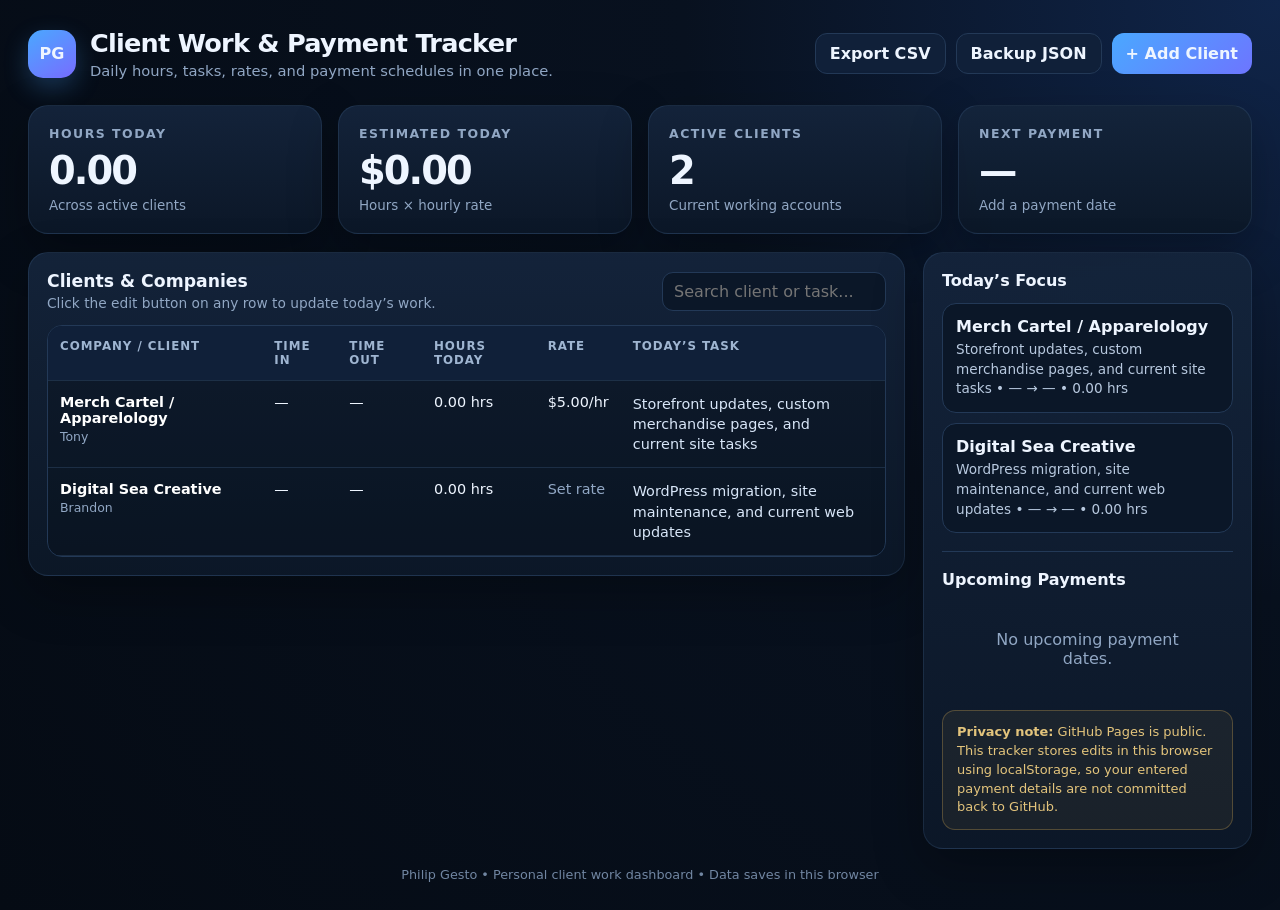
==== commit 2fc5ac06: "Fix automatic time calculation helper" ====
--- a/client-work-tracker/index.html
+++ b/client-work-tracker/index.html
@@ -9,5 +9,5 @@
     :root{--bg:#08111f;--panel:#0f1b2d;--panel-2:#13233a;--line:#233957;--text:#eef5ff;--muted:#91a7c4;--accent:#4aa8ff;--accent-2:#5ce1b8;--danger:#ff6f7d;--warning:#ffc85b;--shadow:0 18px 50px rgba(0,0,0,.28);--radius:20px}*{box-sizing:border-box}body{margin:0;font-family:Inter,ui-sans-serif,system-ui,-apple-system,BlinkMacSystemFont,"Segoe UI",sans-serif;background:radial-gradient(circle at top right,#10254a 0,#08111f 38%,#050b14 100%);color:var(--text);min-height:100vh}button,input,select,textarea{font:inherit}button{cursor:pointer}.shell{max-width:1500px;margin:0 auto;padding:28px}.topbar{display:flex;gap:18px;align-items:center;justify-content:space-between;margin-bottom:26px}.brand{display:flex;gap:14px;align-items:center}.brandmark{width:48px;height:48px;border-radius:15px;display:grid;place-items:center;background:linear-gradient(145deg,var(--accent),#786cff);font-weight:900;box-shadow:0 10px 25px rgba(74,168,255,.25)}.brand h1{margin:0;font-size:clamp(1.35rem,2vw,2rem);letter-spacing:-.03em}.brand p{margin:4px 0 0;color:var(--muted);font-size:.92rem}.actions{display:flex;gap:10px;flex-wrap:wrap;justify-content:flex-end}.btn{border:1px solid var(--line);background:#102039;color:var(--text);padding:10px 14px;border-radius:12px;font-weight:700;transition:.2s}.btn:hover{transform:translateY(-1px);border-color:#3d6190}.btn.primary{background:linear-gradient(135deg,var(--accent),#6d75ff);border:none}.btn.green{background:linear-gradient(135deg,#2acb9b,#45b9e8);border:none;color:#04111a}.grid{display:grid;grid-template-columns:repeat(4,minmax(0,1fr));gap:16px;margin-bottom:18px}.card{background:linear-gradient(180deg,rgba(20,36,59,.96),rgba(12,24,40,.96));border:1px solid rgba(83,119,164,.2);border-radius:var(--radius);box-shadow:var(--shadow)}.metric{padding:20px}.metric .label{color:var(--muted);font-size:.78rem;text-transform:uppercase;letter-spacing:.12em;font-weight:800}.metric .value{font-size:clamp(1.7rem,3vw,2.55rem);font-weight:850;margin-top:7px;letter-spacing:-.05em}.metric .sub{color:var(--muted);font-size:.84rem;margin-top:5px}.main{display:grid;grid-template-columns:minmax(0,2fr) minmax(300px,.75fr);gap:18px;align-items:start}.table-card{padding:18px;overflow:hidden}.section-head{display:flex;align-items:center;justify-content:space-between;gap:12px;margin-bottom:14px}.section-head h2{margin:0;font-size:1.08rem}.section-head p{margin:4px 0 0;color:var(--muted);font-size:.86rem}.search{background:#0b1728;color:var(--text);border:1px solid var(--line);border-radius:11px;padding:9px 11px;min-width:190px}.table-wrap{overflow:auto;border:1px solid var(--line);border-radius:15px}table{width:100%;border-collapse:collapse;min-width:1420px;background:rgba(4,11,19,.28)}th,td{padding:13px 12px;text-align:left;border-bottom:1px solid rgba(57,84,118,.38);vertical-align:top}th{position:sticky;top:0;background:#102039;color:#9fb5d1;font-size:.74rem;text-transform:uppercase;letter-spacing:.08em;z-index:1}td{font-size:.9rem}tbody tr:hover{background:rgba(73,168,255,.045)}.company{font-weight:800;color:#fff}.client-name{color:var(--muted);font-size:.78rem;margin-top:3px}.task{max-width:290px;line-height:1.4;color:#d8e6f8}.money{font-weight:800;color:#9ef3d7}.muted{color:var(--muted)}.pill{display:inline-flex;align-items:center;gap:7px;border:1px solid var(--line);background:#0c1a2c;padding:6px 9px;border-radius:999px;font-size:.77rem;font-weight:800}.pill::before{content:"";width:7px;height:7px;border-radius:50%;background:var(--warning)}.pill.active::before{background:var(--accent-2)}.pill.paused::before{background:var(--warning)}.pill.done::before{background:#8596aa}.row-actions{display:flex;gap:7px}.icon-btn{width:34px;height:34px;border-radius:10px;border:1px solid var(--line);background:#0d1a2a;color:#dceaff}.side{padding:18px;position:sticky;top:18px}.side h3{margin:0 0 13px;font-size:1rem}.today-list{display:flex;flex-direction:column;gap:10px}.today-item{padding:13px;border:1px solid var(--line);border-radius:14px;background:#0b1728}.today-item strong{display:block;margin-bottom:4px}.today-item p{margin:0;color:#b8c9df;font-size:.85rem;line-height:1.45}.pay-block{margin-top:18px;padding-top:18px;border-top:1px solid var(--line)}.pay-item{display:flex;justify-content:space-between;gap:12px;padding:10px 0;border-bottom:1px dashed rgba(69,95,126,.35);font-size:.86rem}.pay-item span:last-child{text-align:right;color:#dbeaff;font-weight:700}.empty{padding:28px;text-align:center;color:var(--muted)}.footer{margin-top:18px;color:#7186a2;font-size:.8rem;text-align:center}dialog{width:min(760px,calc(100% - 28px));border:none;border-radius:22px;background:#0d192a;color:var(--text);padding:0;box-shadow:0 30px 100px rgba(0,0,0,.55)}dialog::backdrop{background:rgba(0,0,0,.62);backdrop-filter:blur(3px)}.modal-head{padding:20px 22px;border-bottom:1px solid var(--line);display:flex;justify-content:space-between;align-items:center}.modal-head h3{margin:0}.modal-body{padding:22px}.form-grid{display:grid;grid-template-columns:1fr 1fr;gap:14px}.field.full{grid-column:1/-1}.field label{display:block;color:#9eb3cd;font-size:.78rem;font-weight:800;margin-bottom:7px}.field input,.field select,.field textarea{width:100%;background:#081321;border:1px solid var(--line);border-radius:11px;color:var(--text);padding:11px 12px;outline:none}.field textarea{min-height:90px;resize:vertical}.field input:focus,.field select:focus,.field textarea:focus{border-color:var(--accent)}.modal-actions{display:flex;justify-content:flex-end;gap:9px;margin-top:18px}.privacy{margin-top:14px;padding:12px 14px;border:1px solid rgba(255,200,91,.25);background:rgba(255,200,91,.06);border-radius:13px;color:#e3c47c;font-size:.81rem;line-height:1.45}@media (max-width:1050px){.grid{grid-template-columns:repeat(2,1fr)}.main{grid-template-columns:1fr}.side{position:static}.topbar{align-items:flex-start;flex-direction:column}.actions{justify-content:flex-start}}@media (max-width:620px){.shell{padding:16px}.grid{grid-template-columns:1fr}.form-grid{grid-template-columns:1fr}.field.full{grid-column:auto}.search{min-width:100%}.actions{width:100%}.btn{flex:1}.brandmark{width:42px;height:42px}}
   </style>
 </head><body><div class="shell"><header class="topbar"><div class="brand"><div class="brandmark">PG</div><div><h1>Client Work & Payment Tracker</h1><p>Daily hours, tasks, rates, and payment schedules in one place.</p></div></div><div class="actions"><button class="btn" id="exportCsv">Export CSV</button><button class="btn" id="backupJson">Backup JSON</button><button class="btn primary" id="addClient">+ Add Client</button></div></header><section class="grid"><div class="card metric"><div class="label">Hours Today</div><div class="value" id="hoursToday">0.0</div><div class="sub">Across active clients</div></div><div class="card metric"><div class="label">Estimated Today</div><div class="value" id="payToday">$0.00</div><div class="sub">Hours × hourly rate</div></div><div class="card metric"><div class="label">Active Clients</div><div class="value" id="activeClients">0</div><div class="sub">Current working accounts</div></div><div class="card metric"><div class="label">Next Payment</div><div class="value" id="nextPayment">—</div><div class="sub" id="nextPaymentSub">Add a payment date</div></div></section><section class="main"><div class="card table-card"><div class="section-head"><div><h2>Clients & Companies</h2><p>Click the edit button on any row to update today’s work.</p></div><input class="search" id="search" placeholder="Search client or task..." /></div><div class="table-wrap"><table><thead><tr><th>Company / Client</th><th>Time In</th><th>Time Out</th><th>Hours Today</th><th>Rate</th><th>Today’s Task</th><th>Est. Today</th><th>Payment Method</th><th>Payment Schedule</th><th>Status</th><th>Actions</th></tr></thead><tbody id="clientRows"></tbody></table></div></div><aside class="card side"><h3>Today’s Focus</h3><div class="today-list" id="todayList"></div><div class="pay-block"><h3>Upcoming Payments</h3><div id="paymentList"></div></div><div class="privacy"><strong>Privacy note:</strong> GitHub Pages is public. This tracker stores edits in this browser using localStorage, so your entered payment details are not committed back to GitHub.</div></aside></section><div class="footer">Philip Gesto • Personal client work dashboard • Data saves in this browser</div></div><dialog id="clientDialog"><form id="clientForm" method="dialog"><div class="modal-head"><h3 id="modalTitle">Add Client</h3><button type="button" class="icon-btn" id="closeModal">✕</button></div><div class="modal-body"><input type="hidden" id="rowId" /><div class="form-grid"><div class="field"><label>Company / Project</label><input id="company" required placeholder="Merch Cartel" /></div><div class="field"><label>Client / Contact</label><input id="client" placeholder="Tony" /></div><div class="field"><label>Time In</label><input id="timeIn" type="time" /></div><div class="field"><label>Time Out</label><input id="timeOut" type="time" /></div><div class="field"><label>Hours Worked Today (automatic)</label><input id="hours" type="number" min="0" step="0.01" value="0" readonly /></div><div class="field"><label>Hourly Rate (USD)</label><input id="rate" type="number" min="0" step="0.01" value="0" /></div><div class="field full"><label>Task Today</label><textarea id="task" placeholder="What are you working on today?"></textarea></div><div class="field"><label>Payment Method</label><input id="paymentMethod" placeholder="Remitly / PayPal / Wise / Bank" /></div><div class="field"><label>Payment Schedule</label><input id="paymentSchedule" placeholder="Weekly / Biweekly / Monthly" /></div><div class="field"><label>Next Payment Date</label><input id="nextPaymentDate" type="date" /></div><div class="field"><label>Status</label><select id="status"><option value="active">Active</option><option value="paused">Paused</option><option value="done">Completed</option></select></div></div><div class="modal-actions"><button type="button" class="btn" id="cancelModal">Cancel</button><button class="btn green" value="default">Save Client</button></div></div></form></dialog><script>
-const KEY='pg-client-work-tracker-v1';const seed=[{id:crypto.randomUUID(),company:'Merch Cartel / Apparelology',client:'Tony',timeIn:'',timeOut:'',hours:0,rate:5,task:'Storefront updates, custom merchandise pages, and current site tasks',paymentMethod:'',paymentSchedule:'',nextPaymentDate:'',status:'active'},{id:crypto.randomUUID(),company:'Digital Sea Creative',client:'Brandon',timeIn:'',timeOut:'',hours:0,rate:0,task:'WordPress migration, site maintenance, and current web updates',paymentMethod:'',paymentSchedule:'',nextPaymentDate:'',status:'active'}];let rows=load();const $=id=>document.getElementById(id);function load(){try{return JSON.parse(localStorage.getItem(KEY))||seed}catch{return seed}}function save(){localStorage.setItem(KEY,JSON.stringify(rows));render()}function money(n){return new Intl.NumberFormat('en-US',{style:'currency',currency:'USD'}).format(Number(n)||0)}function esc(s=''){return String(s).replace(/[&<>'"]/g,c=>({'&':'&amp;','<':'&lt;','>':'&gt;',"'":'&#39;','"':'&quot;'}[c]))}function render(){const q=$('search').value.trim().toLowerCase();const filtered=rows.filter(r=>[r.company,r.client,r.task,r.paymentMethod,r.paymentSchedule].join(' ').toLowerCase().includes(q));$('clientRows').innerHTML=filtered.length?filtered.map(r=>`<tr><td><div class="company">${esc(r.company)}</div><div class="client-name">${esc(r.client||'No contact set')}</div></td><td>${esc(r.timeIn||'—')}</td><td>${esc(r.timeOut||'—')}</td><td>${getHours(r).toFixed(2)} hrs</td><td>${Number(r.rate)>0?money(r.rate)+'/hr':'<span class="muted">Set rate</span>'}</td><td><div class="task">${esc(r.task||'No task added')}</div></td><td class="money">${money(getHours(r)*(r.rate||0))}</td><td>${esc(r.paymentMethod||'—')}</td><td>${esc(r.paymentSchedule||'—')}${r.nextPaymentDate?`<div class="client-name">Next: ${formatDate(r.nextPaymentDate)}</div>`:''}</td><td><span class="pill ${r.status}">${r.status==='active'?'Active':r.status==='paused'?'Paused':'Completed'}</span></td><td><div class="row-actions"><button class="icon-btn" onclick="editRow('${r.id}')">✎</button><button class="icon-btn" onclick="removeRow('${r.id}')">⌫</button></div></td></tr>`).join(''):`<tr><td colspan="11" class="empty">No matching clients found.</td></tr>`;const active=rows.filter(r=>r.status==='active');const totalHours=active.reduce((a,r)=>a+getHours(r),0);const totalPay=active.reduce((a,r)=>a+getHours(r)*(Number(r.rate)||0),0);$('hoursToday').textContent=totalHours.toFixed(2);$('payToday').textContent=money(totalPay);$('activeClients').textContent=active.length;const upcoming=rows.filter(r=>r.status==='active'&&r.nextPaymentDate).sort((a,b)=>a.nextPaymentDate.localeCompare(b.nextPaymentDate));if(upcoming.length){$('nextPayment').textContent=formatDateShort(upcoming[0].nextPaymentDate);$('nextPaymentSub').textContent=upcoming[0].company}else{$('nextPayment').textContent='—';$('nextPaymentSub').textContent='Add a payment date'}$('todayList').innerHTML=active.length?active.map(r=>`<div class="today-item"><strong>${esc(r.company)}</strong><p>${esc(r.task||'No task added')} • ${r.timeIn?esc(r.timeIn):'—'} → ${r.timeOut?esc(r.timeOut):'—'} • ${getHours(r).toFixed(2)} hrs</p></div>`).join(''):'<div class="empty">No active clients.</div>';$('paymentList').innerHTML=upcoming.length?upcoming.slice(0,5).map(r=>`<div class="pay-item"><span>${esc(r.company)}</span><span>${formatDate(r.nextPaymentDate)}<br><small class="muted">${esc(r.paymentSchedule||'Schedule not set')}</small></span></div>`).join(''):'<div class="empty">No upcoming payment dates.</div>'}function formatDate(v){if(!v)return'—';return new Date(v+'T00:00:00').toLocaleDateString('en-PH',{month:'short',day:'numeric',year:'numeric'})}function formatDateShort(v){return new Date(v+'T00:00:00').toLocaleDateString('en-PH',{month:'short',day:'numeric'})}function resetForm(){['rowId','company','client','task','paymentMethod','paymentSchedule','nextPaymentDate','timeIn','timeOut'].forEach(id=>$(id).value='');$('hours').value='0.00';$('rate').value=0;$('status').value='active'}function openNew(){resetForm();$('modalTitle').textContent='Add Client';$('clientDialog').showModal()}window.editRow=id=>{const r=rows.find(x=>x.id===id);if(!r)return;$('modalTitle').textContent='Edit Client';$('rowId').value=r.id;$('company').value=r.company;$('client').value=r.client||'';$('timeIn').value=r.timeIn||'';$('timeOut').value=r.timeOut||'';$('hours').value=getHours(r).toFixed(2);$('rate').value=r.rate||0;$('task').value=r.task||'';$('paymentMethod').value=r.paymentMethod||'';$('paymentSchedule').value=r.paymentSchedule||'';$('nextPaymentDate').value=r.nextPaymentDate||'';$('status').value=r.status||'active';$('clientDialog').showModal()};window.removeRow=id=>{if(confirm('Delete this client from the tracker?')){rows=rows.filter(r=>r.id!==id);save()}};$('clientForm').addEventListener('submit',e=>{e.preventDefault();const obj={id:$('rowId').value||crypto.randomUUID(),company:$('company').value.trim(),client:$('client').value.trim(),timeIn:$('timeIn').value,timeOut:$('timeOut').value,hours:calcHours($('timeIn').value,$('timeOut').value),rate:Number($('rate').value)||0,task:$('task').value.trim(),paymentMethod:$('paymentMethod').value.trim(),paymentSchedule:$('paymentSchedule').value.trim(),nextPaymentDate:$('nextPaymentDate').value,status:$('status').value};const i=rows.findIndex(r=>r.id===obj.id);if(i>=0)rows[i]=obj;else rows.push(obj);save();$('clientDialog').close()});$('addClient').onclick=openNew;$('closeModal').onclick=()=>$('clientDialog').close();$('cancelModal').onclick=()=>$('clientDialog').close();$('search').addEventListener('input',render);$('timeIn').addEventListener('input',syncHours);$('timeOut').addEventListener('input',syncHours);$('exportCsv').onclick=()=>{const headers=['Company','Client','Time In','Time Out','Hours Today','Hourly Rate USD','Task Today','Estimated Today USD','Payment Method','Payment Schedule','Next Payment Date','Status'];const vals=rows.map(r=>[r.company,r.client,r.timeIn||'',r.timeOut||'',getHours(r),r.rate,r.task,getHours(r)*(r.rate||0),r.paymentMethod,r.paymentSchedule,r.nextPaymentDate,r.status]);download('client-work-tracker.csv',[headers,...vals].map(a=>a.map(v=>'"'+String(v??'').replaceAll('"','""')+'"').join(',')).join('\n'),'text/csv')};$('backupJson').onclick=()=>download('client-work-tracker-backup.json',JSON.stringify(rows,null,2),'application/json');function download(name,content,type){const a=document.createElement('a');a.href=URL.createObjectURL(new Blob([content],{type}));a.download=name;a.click();URL.revokeObjectURL(a.href)}render();
+const KEY='pg-client-work-tracker-v1';const seed=[{id:crypto.randomUUID(),company:'Merch Cartel / Apparelology',client:'Tony',timeIn:'',timeOut:'',hours:0,rate:5,task:'Storefront updates, custom merchandise pages, and current site tasks',paymentMethod:'',paymentSchedule:'',nextPaymentDate:'',status:'active'},{id:crypto.randomUUID(),company:'Digital Sea Creative',client:'Brandon',timeIn:'',timeOut:'',hours:0,rate:0,task:'WordPress migration, site maintenance, and current web updates',paymentMethod:'',paymentSchedule:'',nextPaymentDate:'',status:'active'}];let rows=load();const $=id=>document.getElementById(id);function load(){try{return JSON.parse(localStorage.getItem(KEY))||seed}catch{return seed}}function save(){localStorage.setItem(KEY,JSON.stringify(rows));render()}function money(n){return new Intl.NumberFormat('en-US',{style:'currency',currency:'USD'}).format(Number(n)||0)}function esc(s=''){return String(s).replace(/[&<>'"]/g,c=>({'&':'&amp;','<':'&lt;','>':'&gt;',"'":'&#39;','"':'&quot;'}[c]))}function calcHours(timeIn,timeOut){if(!timeIn||!timeOut)return 0;const [ih,im]=timeIn.split(':').map(Number);const [oh,om]=timeOut.split(':').map(Number);let start=ih*60+im,end=oh*60+om;if(end<start)end+=1440;return Math.max(0,(end-start)/60)}function getHours(r){return r.timeIn&&r.timeOut?calcHours(r.timeIn,r.timeOut):(Number(r.hours)||0)}function syncHours(){const h=calcHours($('timeIn').value,$('timeOut').value);$('hours').value=h.toFixed(2)}function render(){const q=$('search').value.trim().toLowerCase();const filtered=rows.filter(r=>[r.company,r.client,r.task,r.paymentMethod,r.paymentSchedule].join(' ').toLowerCase().includes(q));$('clientRows').innerHTML=filtered.length?filtered.map(r=>`<tr><td><div class="company">${esc(r.company)}</div><div class="client-name">${esc(r.client||'No contact set')}</div></td><td>${esc(r.timeIn||'—')}</td><td>${esc(r.timeOut||'—')}</td><td>${getHours(r).toFixed(2)} hrs</td><td>${Number(r.rate)>0?money(r.rate)+'/hr':'<span class="muted">Set rate</span>'}</td><td><div class="task">${esc(r.task||'No task added')}</div></td><td class="money">${money(getHours(r)*(r.rate||0))}</td><td>${esc(r.paymentMethod||'—')}</td><td>${esc(r.paymentSchedule||'—')}${r.nextPaymentDate?`<div class="client-name">Next: ${formatDate(r.nextPaymentDate)}</div>`:''}</td><td><span class="pill ${r.status}">${r.status==='active'?'Active':r.status==='paused'?'Paused':'Completed'}</span></td><td><div class="row-actions"><button class="icon-btn" onclick="editRow('${r.id}')">✎</button><button class="icon-btn" onclick="removeRow('${r.id}')">⌫</button></div></td></tr>`).join(''):`<tr><td colspan="11" class="empty">No matching clients found.</td></tr>`;const active=rows.filter(r=>r.status==='active');const totalHours=active.reduce((a,r)=>a+getHours(r),0);const totalPay=active.reduce((a,r)=>a+getHours(r)*(Number(r.rate)||0),0);$('hoursToday').textContent=totalHours.toFixed(2);$('payToday').textContent=money(totalPay);$('activeClients').textContent=active.length;const upcoming=rows.filter(r=>r.status==='active'&&r.nextPaymentDate).sort((a,b)=>a.nextPaymentDate.localeCompare(b.nextPaymentDate));if(upcoming.length){$('nextPayment').textContent=formatDateShort(upcoming[0].nextPaymentDate);$('nextPaymentSub').textContent=upcoming[0].company}else{$('nextPayment').textContent='—';$('nextPaymentSub').textContent='Add a payment date'}$('todayList').innerHTML=active.length?active.map(r=>`<div class="today-item"><strong>${esc(r.company)}</strong><p>${esc(r.task||'No task added')} • ${r.timeIn?esc(r.timeIn):'—'} → ${r.timeOut?esc(r.timeOut):'—'} • ${getHours(r).toFixed(2)} hrs</p></div>`).join(''):'<div class="empty">No active clients.</div>';$('paymentList').innerHTML=upcoming.length?upcoming.slice(0,5).map(r=>`<div class="pay-item"><span>${esc(r.company)}</span><span>${formatDate(r.nextPaymentDate)}<br><small class="muted">${esc(r.paymentSchedule||'Schedule not set')}</small></span></div>`).join(''):'<div class="empty">No upcoming payment dates.</div>'}function formatDate(v){if(!v)return'—';return new Date(v+'T00:00:00').toLocaleDateString('en-PH',{month:'short',day:'numeric',year:'numeric'})}function formatDateShort(v){return new Date(v+'T00:00:00').toLocaleDateString('en-PH',{month:'short',day:'numeric'})}function resetForm(){['rowId','company','client','task','paymentMethod','paymentSchedule','nextPaymentDate','timeIn','timeOut'].forEach(id=>$(id).value='');$('hours').value='0.00';$('rate').value=0;$('status').value='active'}function openNew(){resetForm();$('modalTitle').textContent='Add Client';$('clientDialog').showModal()}window.editRow=id=>{const r=rows.find(x=>x.id===id);if(!r)return;$('modalTitle').textContent='Edit Client';$('rowId').value=r.id;$('company').value=r.company;$('client').value=r.client||'';$('timeIn').value=r.timeIn||'';$('timeOut').value=r.timeOut||'';$('hours').value=getHours(r).toFixed(2);$('rate').value=r.rate||0;$('task').value=r.task||'';$('paymentMethod').value=r.paymentMethod||'';$('paymentSchedule').value=r.paymentSchedule||'';$('nextPaymentDate').value=r.nextPaymentDate||'';$('status').value=r.status||'active';$('clientDialog').showModal()};window.removeRow=id=>{if(confirm('Delete this client from the tracker?')){rows=rows.filter(r=>r.id!==id);save()}};$('clientForm').addEventListener('submit',e=>{e.preventDefault();const obj={id:$('rowId').value||crypto.randomUUID(),company:$('company').value.trim(),client:$('client').value.trim(),timeIn:$('timeIn').value,timeOut:$('timeOut').value,hours:calcHours($('timeIn').value,$('timeOut').value),rate:Number($('rate').value)||0,task:$('task').value.trim(),paymentMethod:$('paymentMethod').value.trim(),paymentSchedule:$('paymentSchedule').value.trim(),nextPaymentDate:$('nextPaymentDate').value,status:$('status').value};const i=rows.findIndex(r=>r.id===obj.id);if(i>=0)rows[i]=obj;else rows.push(obj);save();$('clientDialog').close()});$('addClient').onclick=openNew;$('closeModal').onclick=()=>$('clientDialog').close();$('cancelModal').onclick=()=>$('clientDialog').close();$('search').addEventListener('input',render);$('timeIn').addEventListener('input',syncHours);$('timeOut').addEventListener('input',syncHours);$('exportCsv').onclick=()=>{const headers=['Company','Client','Time In','Time Out','Hours Today','Hourly Rate USD','Task Today','Estimated Today USD','Payment Method','Payment Schedule','Next Payment Date','Status'];const vals=rows.map(r=>[r.company,r.client,r.timeIn||'',r.timeOut||'',getHours(r),r.rate,r.task,getHours(r)*(r.rate||0),r.paymentMethod,r.paymentSchedule,r.nextPaymentDate,r.status]);download('client-work-tracker.csv',[headers,...vals].map(a=>a.map(v=>'"'+String(v??'').replaceAll('"','""')+'"').join(',')).join('\n'),'text/csv')};$('backupJson').onclick=()=>download('client-work-tracker-backup.json',JSON.stringify(rows,null,2),'application/json');function download(name,content,type){const a=document.createElement('a');a.href=URL.createObjectURL(new Blob([content],{type}));a.download=name;a.click();URL.revokeObjectURL(a.href)}render();
 </script></body></html>
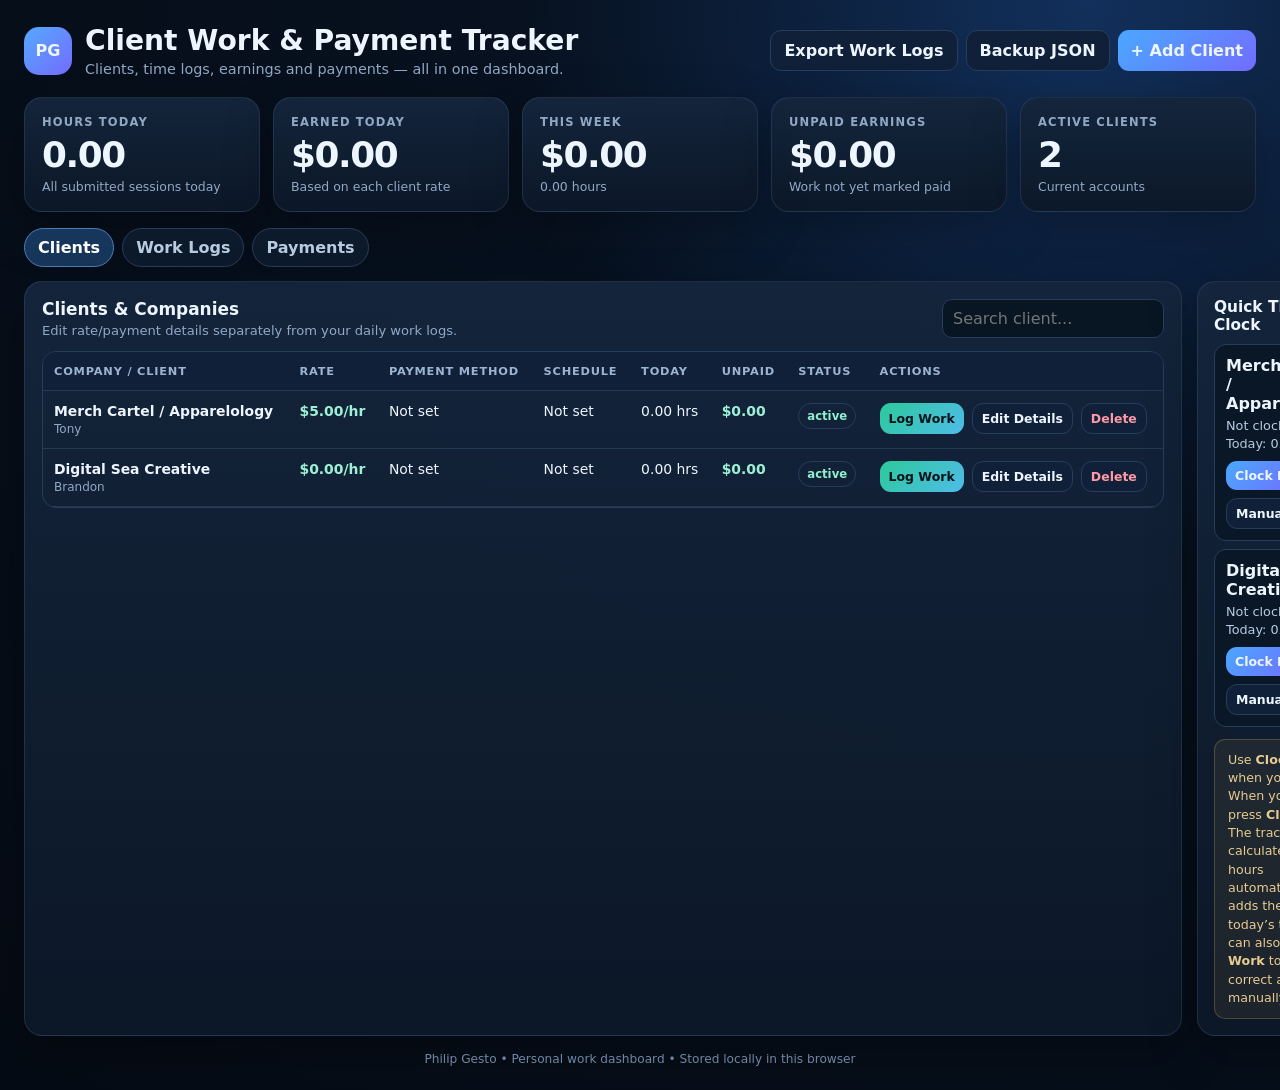
==== commit aff874c9: "Upgrade client tracker with editable details, work logs, clock in/out and payments" ====
--- a/client-work-tracker/index.html
+++ b/client-work-tracker/index.html
@@ -1,13 +1,244 @@
 <!DOCTYPE html>
 <html lang="en">
 <head>
-  <meta charset="UTF-8" />
-  <meta name="viewport" content="width=device-width, initial-scale=1.0" />
-  <meta name="theme-color" content="#0c1220" />
-  <title>Philip — Client Work Tracker</title>
-  <style>
-    :root{--bg:#08111f;--panel:#0f1b2d;--panel-2:#13233a;--line:#233957;--text:#eef5ff;--muted:#91a7c4;--accent:#4aa8ff;--accent-2:#5ce1b8;--danger:#ff6f7d;--warning:#ffc85b;--shadow:0 18px 50px rgba(0,0,0,.28);--radius:20px}*{box-sizing:border-box}body{margin:0;font-family:Inter,ui-sans-serif,system-ui,-apple-system,BlinkMacSystemFont,"Segoe UI",sans-serif;background:radial-gradient(circle at top right,#10254a 0,#08111f 38%,#050b14 100%);color:var(--text);min-height:100vh}button,input,select,textarea{font:inherit}button{cursor:pointer}.shell{max-width:1500px;margin:0 auto;padding:28px}.topbar{display:flex;gap:18px;align-items:center;justify-content:space-between;margin-bottom:26px}.brand{display:flex;gap:14px;align-items:center}.brandmark{width:48px;height:48px;border-radius:15px;display:grid;place-items:center;background:linear-gradient(145deg,var(--accent),#786cff);font-weight:900;box-shadow:0 10px 25px rgba(74,168,255,.25)}.brand h1{margin:0;font-size:clamp(1.35rem,2vw,2rem);letter-spacing:-.03em}.brand p{margin:4px 0 0;color:var(--muted);font-size:.92rem}.actions{display:flex;gap:10px;flex-wrap:wrap;justify-content:flex-end}.btn{border:1px solid var(--line);background:#102039;color:var(--text);padding:10px 14px;border-radius:12px;font-weight:700;transition:.2s}.btn:hover{transform:translateY(-1px);border-color:#3d6190}.btn.primary{background:linear-gradient(135deg,var(--accent),#6d75ff);border:none}.btn.green{background:linear-gradient(135deg,#2acb9b,#45b9e8);border:none;color:#04111a}.grid{display:grid;grid-template-columns:repeat(4,minmax(0,1fr));gap:16px;margin-bottom:18px}.card{background:linear-gradient(180deg,rgba(20,36,59,.96),rgba(12,24,40,.96));border:1px solid rgba(83,119,164,.2);border-radius:var(--radius);box-shadow:var(--shadow)}.metric{padding:20px}.metric .label{color:var(--muted);font-size:.78rem;text-transform:uppercase;letter-spacing:.12em;font-weight:800}.metric .value{font-size:clamp(1.7rem,3vw,2.55rem);font-weight:850;margin-top:7px;letter-spacing:-.05em}.metric .sub{color:var(--muted);font-size:.84rem;margin-top:5px}.main{display:grid;grid-template-columns:minmax(0,2fr) minmax(300px,.75fr);gap:18px;align-items:start}.table-card{padding:18px;overflow:hidden}.section-head{display:flex;align-items:center;justify-content:space-between;gap:12px;margin-bottom:14px}.section-head h2{margin:0;font-size:1.08rem}.section-head p{margin:4px 0 0;color:var(--muted);font-size:.86rem}.search{background:#0b1728;color:var(--text);border:1px solid var(--line);border-radius:11px;padding:9px 11px;min-width:190px}.table-wrap{overflow:auto;border:1px solid var(--line);border-radius:15px}table{width:100%;border-collapse:collapse;min-width:1420px;background:rgba(4,11,19,.28)}th,td{padding:13px 12px;text-align:left;border-bottom:1px solid rgba(57,84,118,.38);vertical-align:top}th{position:sticky;top:0;background:#102039;color:#9fb5d1;font-size:.74rem;text-transform:uppercase;letter-spacing:.08em;z-index:1}td{font-size:.9rem}tbody tr:hover{background:rgba(73,168,255,.045)}.company{font-weight:800;color:#fff}.client-name{color:var(--muted);font-size:.78rem;margin-top:3px}.task{max-width:290px;line-height:1.4;color:#d8e6f8}.money{font-weight:800;color:#9ef3d7}.muted{color:var(--muted)}.pill{display:inline-flex;align-items:center;gap:7px;border:1px solid var(--line);background:#0c1a2c;padding:6px 9px;border-radius:999px;font-size:.77rem;font-weight:800}.pill::before{content:"";width:7px;height:7px;border-radius:50%;background:var(--warning)}.pill.active::before{background:var(--accent-2)}.pill.paused::before{background:var(--warning)}.pill.done::before{background:#8596aa}.row-actions{display:flex;gap:7px}.icon-btn{width:34px;height:34px;border-radius:10px;border:1px solid var(--line);background:#0d1a2a;color:#dceaff}.side{padding:18px;position:sticky;top:18px}.side h3{margin:0 0 13px;font-size:1rem}.today-list{display:flex;flex-direction:column;gap:10px}.today-item{padding:13px;border:1px solid var(--line);border-radius:14px;background:#0b1728}.today-item strong{display:block;margin-bottom:4px}.today-item p{margin:0;color:#b8c9df;font-size:.85rem;line-height:1.45}.pay-block{margin-top:18px;padding-top:18px;border-top:1px solid var(--line)}.pay-item{display:flex;justify-content:space-between;gap:12px;padding:10px 0;border-bottom:1px dashed rgba(69,95,126,.35);font-size:.86rem}.pay-item span:last-child{text-align:right;color:#dbeaff;font-weight:700}.empty{padding:28px;text-align:center;color:var(--muted)}.footer{margin-top:18px;color:#7186a2;font-size:.8rem;text-align:center}dialog{width:min(760px,calc(100% - 28px));border:none;border-radius:22px;background:#0d192a;color:var(--text);padding:0;box-shadow:0 30px 100px rgba(0,0,0,.55)}dialog::backdrop{background:rgba(0,0,0,.62);backdrop-filter:blur(3px)}.modal-head{padding:20px 22px;border-bottom:1px solid var(--line);display:flex;justify-content:space-between;align-items:center}.modal-head h3{margin:0}.modal-body{padding:22px}.form-grid{display:grid;grid-template-columns:1fr 1fr;gap:14px}.field.full{grid-column:1/-1}.field label{display:block;color:#9eb3cd;font-size:.78rem;font-weight:800;margin-bottom:7px}.field input,.field select,.field textarea{width:100%;background:#081321;border:1px solid var(--line);border-radius:11px;color:var(--text);padding:11px 12px;outline:none}.field textarea{min-height:90px;resize:vertical}.field input:focus,.field select:focus,.field textarea:focus{border-color:var(--accent)}.modal-actions{display:flex;justify-content:flex-end;gap:9px;margin-top:18px}.privacy{margin-top:14px;padding:12px 14px;border:1px solid rgba(255,200,91,.25);background:rgba(255,200,91,.06);border-radius:13px;color:#e3c47c;font-size:.81rem;line-height:1.45}@media (max-width:1050px){.grid{grid-template-columns:repeat(2,1fr)}.main{grid-template-columns:1fr}.side{position:static}.topbar{align-items:flex-start;flex-direction:column}.actions{justify-content:flex-start}}@media (max-width:620px){.shell{padding:16px}.grid{grid-template-columns:1fr}.form-grid{grid-template-columns:1fr}.field.full{grid-column:auto}.search{min-width:100%}.actions{width:100%}.btn{flex:1}.brandmark{width:42px;height:42px}}
-  </style>
-</head><body><div class="shell"><header class="topbar"><div class="brand"><div class="brandmark">PG</div><div><h1>Client Work & Payment Tracker</h1><p>Daily hours, tasks, rates, and payment schedules in one place.</p></div></div><div class="actions"><button class="btn" id="exportCsv">Export CSV</button><button class="btn" id="backupJson">Backup JSON</button><button class="btn primary" id="addClient">+ Add Client</button></div></header><section class="grid"><div class="card metric"><div class="label">Hours Today</div><div class="value" id="hoursToday">0.0</div><div class="sub">Across active clients</div></div><div class="card metric"><div class="label">Estimated Today</div><div class="value" id="payToday">$0.00</div><div class="sub">Hours × hourly rate</div></div><div class="card metric"><div class="label">Active Clients</div><div class="value" id="activeClients">0</div><div class="sub">Current working accounts</div></div><div class="card metric"><div class="label">Next Payment</div><div class="value" id="nextPayment">—</div><div class="sub" id="nextPaymentSub">Add a payment date</div></div></section><section class="main"><div class="card table-card"><div class="section-head"><div><h2>Clients & Companies</h2><p>Click the edit button on any row to update today’s work.</p></div><input class="search" id="search" placeholder="Search client or task..." /></div><div class="table-wrap"><table><thead><tr><th>Company / Client</th><th>Time In</th><th>Time Out</th><th>Hours Today</th><th>Rate</th><th>Today’s Task</th><th>Est. Today</th><th>Payment Method</th><th>Payment Schedule</th><th>Status</th><th>Actions</th></tr></thead><tbody id="clientRows"></tbody></table></div></div><aside class="card side"><h3>Today’s Focus</h3><div class="today-list" id="todayList"></div><div class="pay-block"><h3>Upcoming Payments</h3><div id="paymentList"></div></div><div class="privacy"><strong>Privacy note:</strong> GitHub Pages is public. This tracker stores edits in this browser using localStorage, so your entered payment details are not committed back to GitHub.</div></aside></section><div class="footer">Philip Gesto • Personal client work dashboard • Data saves in this browser</div></div><dialog id="clientDialog"><form id="clientForm" method="dialog"><div class="modal-head"><h3 id="modalTitle">Add Client</h3><button type="button" class="icon-btn" id="closeModal">✕</button></div><div class="modal-body"><input type="hidden" id="rowId" /><div class="form-grid"><div class="field"><label>Company / Project</label><input id="company" required placeholder="Merch Cartel" /></div><div class="field"><label>Client / Contact</label><input id="client" placeholder="Tony" /></div><div class="field"><label>Time In</label><input id="timeIn" type="time" /></div><div class="field"><label>Time Out</label><input id="timeOut" type="time" /></div><div class="field"><label>Hours Worked Today (automatic)</label><input id="hours" type="number" min="0" step="0.01" value="0" readonly /></div><div class="field"><label>Hourly Rate (USD)</label><input id="rate" type="number" min="0" step="0.01" value="0" /></div><div class="field full"><label>Task Today</label><textarea id="task" placeholder="What are you working on today?"></textarea></div><div class="field"><label>Payment Method</label><input id="paymentMethod" placeholder="Remitly / PayPal / Wise / Bank" /></div><div class="field"><label>Payment Schedule</label><input id="paymentSchedule" placeholder="Weekly / Biweekly / Monthly" /></div><div class="field"><label>Next Payment Date</label><input id="nextPaymentDate" type="date" /></div><div class="field"><label>Status</label><select id="status"><option value="active">Active</option><option value="paused">Paused</option><option value="done">Completed</option></select></div></div><div class="modal-actions"><button type="button" class="btn" id="cancelModal">Cancel</button><button class="btn green" value="default">Save Client</button></div></div></form></dialog><script>
-const KEY='pg-client-work-tracker-v1';const seed=[{id:crypto.randomUUID(),company:'Merch Cartel / Apparelology',client:'Tony',timeIn:'',timeOut:'',hours:0,rate:5,task:'Storefront updates, custom merchandise pages, and current site tasks',paymentMethod:'',paymentSchedule:'',nextPaymentDate:'',status:'active'},{id:crypto.randomUUID(),company:'Digital Sea Creative',client:'Brandon',timeIn:'',timeOut:'',hours:0,rate:0,task:'WordPress migration, site maintenance, and current web updates',paymentMethod:'',paymentSchedule:'',nextPaymentDate:'',status:'active'}];let rows=load();const $=id=>document.getElementById(id);function load(){try{return JSON.parse(localStorage.getItem(KEY))||seed}catch{return seed}}function save(){localStorage.setItem(KEY,JSON.stringify(rows));render()}function money(n){return new Intl.NumberFormat('en-US',{style:'currency',currency:'USD'}).format(Number(n)||0)}function esc(s=''){return String(s).replace(/[&<>'"]/g,c=>({'&':'&amp;','<':'&lt;','>':'&gt;',"'":'&#39;','"':'&quot;'}[c]))}function calcHours(timeIn,timeOut){if(!timeIn||!timeOut)return 0;const [ih,im]=timeIn.split(':').map(Number);const [oh,om]=timeOut.split(':').map(Number);let start=ih*60+im,end=oh*60+om;if(end<start)end+=1440;return Math.max(0,(end-start)/60)}function getHours(r){return r.timeIn&&r.timeOut?calcHours(r.timeIn,r.timeOut):(Number(r.hours)||0)}function syncHours(){const h=calcHours($('timeIn').value,$('timeOut').value);$('hours').value=h.toFixed(2)}function render(){const q=$('search').value.trim().toLowerCase();const filtered=rows.filter(r=>[r.company,r.client,r.task,r.paymentMethod,r.paymentSchedule].join(' ').toLowerCase().includes(q));$('clientRows').innerHTML=filtered.length?filtered.map(r=>`<tr><td><div class="company">${esc(r.company)}</div><div class="client-name">${esc(r.client||'No contact set')}</div></td><td>${esc(r.timeIn||'—')}</td><td>${esc(r.timeOut||'—')}</td><td>${getHours(r).toFixed(2)} hrs</td><td>${Number(r.rate)>0?money(r.rate)+'/hr':'<span class="muted">Set rate</span>'}</td><td><div class="task">${esc(r.task||'No task added')}</div></td><td class="money">${money(getHours(r)*(r.rate||0))}</td><td>${esc(r.paymentMethod||'—')}</td><td>${esc(r.paymentSchedule||'—')}${r.nextPaymentDate?`<div class="client-name">Next: ${formatDate(r.nextPaymentDate)}</div>`:''}</td><td><span class="pill ${r.status}">${r.status==='active'?'Active':r.status==='paused'?'Paused':'Completed'}</span></td><td><div class="row-actions"><button class="icon-btn" onclick="editRow('${r.id}')">✎</button><button class="icon-btn" onclick="removeRow('${r.id}')">⌫</button></div></td></tr>`).join(''):`<tr><td colspan="11" class="empty">No matching clients found.</td></tr>`;const active=rows.filter(r=>r.status==='active');const totalHours=active.reduce((a,r)=>a+getHours(r),0);const totalPay=active.reduce((a,r)=>a+getHours(r)*(Number(r.rate)||0),0);$('hoursToday').textContent=totalHours.toFixed(2);$('payToday').textContent=money(totalPay);$('activeClients').textContent=active.length;const upcoming=rows.filter(r=>r.status==='active'&&r.nextPaymentDate).sort((a,b)=>a.nextPaymentDate.localeCompare(b.nextPaymentDate));if(upcoming.length){$('nextPayment').textContent=formatDateShort(upcoming[0].nextPaymentDate);$('nextPaymentSub').textContent=upcoming[0].company}else{$('nextPayment').textContent='—';$('nextPaymentSub').textContent='Add a payment date'}$('todayList').innerHTML=active.length?active.map(r=>`<div class="today-item"><strong>${esc(r.company)}</strong><p>${esc(r.task||'No task added')} • ${r.timeIn?esc(r.timeIn):'—'} → ${r.timeOut?esc(r.timeOut):'—'} • ${getHours(r).toFixed(2)} hrs</p></div>`).join(''):'<div class="empty">No active clients.</div>';$('paymentList').innerHTML=upcoming.length?upcoming.slice(0,5).map(r=>`<div class="pay-item"><span>${esc(r.company)}</span><span>${formatDate(r.nextPaymentDate)}<br><small class="muted">${esc(r.paymentSchedule||'Schedule not set')}</small></span></div>`).join(''):'<div class="empty">No upcoming payment dates.</div>'}function formatDate(v){if(!v)return'—';return new Date(v+'T00:00:00').toLocaleDateString('en-PH',{month:'short',day:'numeric',year:'numeric'})}function formatDateShort(v){return new Date(v+'T00:00:00').toLocaleDateString('en-PH',{month:'short',day:'numeric'})}function resetForm(){['rowId','company','client','task','paymentMethod','paymentSchedule','nextPaymentDate','timeIn','timeOut'].forEach(id=>$(id).value='');$('hours').value='0.00';$('rate').value=0;$('status').value='active'}function openNew(){resetForm();$('modalTitle').textContent='Add Client';$('clientDialog').showModal()}window.editRow=id=>{const r=rows.find(x=>x.id===id);if(!r)return;$('modalTitle').textContent='Edit Client';$('rowId').value=r.id;$('company').value=r.company;$('client').value=r.client||'';$('timeIn').value=r.timeIn||'';$('timeOut').value=r.timeOut||'';$('hours').value=getHours(r).toFixed(2);$('rate').value=r.rate||0;$('task').value=r.task||'';$('paymentMethod').value=r.paymentMethod||'';$('paymentSchedule').value=r.paymentSchedule||'';$('nextPaymentDate').value=r.nextPaymentDate||'';$('status').value=r.status||'active';$('clientDialog').showModal()};window.removeRow=id=>{if(confirm('Delete this client from the tracker?')){rows=rows.filter(r=>r.id!==id);save()}};$('clientForm').addEventListener('submit',e=>{e.preventDefault();const obj={id:$('rowId').value||crypto.randomUUID(),company:$('company').value.trim(),client:$('client').value.trim(),timeIn:$('timeIn').value,timeOut:$('timeOut').value,hours:calcHours($('timeIn').value,$('timeOut').value),rate:Number($('rate').value)||0,task:$('task').value.trim(),paymentMethod:$('paymentMethod').value.trim(),paymentSchedule:$('paymentSchedule').value.trim(),nextPaymentDate:$('nextPaymentDate').value,status:$('status').value};const i=rows.findIndex(r=>r.id===obj.id);if(i>=0)rows[i]=obj;else rows.push(obj);save();$('clientDialog').close()});$('addClient').onclick=openNew;$('closeModal').onclick=()=>$('clientDialog').close();$('cancelModal').onclick=()=>$('clientDialog').close();$('search').addEventListener('input',render);$('timeIn').addEventListener('input',syncHours);$('timeOut').addEventListener('input',syncHours);$('exportCsv').onclick=()=>{const headers=['Company','Client','Time In','Time Out','Hours Today','Hourly Rate USD','Task Today','Estimated Today USD','Payment Method','Payment Schedule','Next Payment Date','Status'];const vals=rows.map(r=>[r.company,r.client,r.timeIn||'',r.timeOut||'',getHours(r),r.rate,r.task,getHours(r)*(r.rate||0),r.paymentMethod,r.paymentSchedule,r.nextPaymentDate,r.status]);download('client-work-tracker.csv',[headers,...vals].map(a=>a.map(v=>'"'+String(v??'').replaceAll('"','""')+'"').join(',')).join('\n'),'text/csv')};$('backupJson').onclick=()=>download('client-work-tracker-backup.json',JSON.stringify(rows,null,2),'application/json');function download(name,content,type){const a=document.createElement('a');a.href=URL.createObjectURL(new Blob([content],{type}));a.download=name;a.click();URL.revokeObjectURL(a.href)}render();
-</script></body></html>+<meta charset="UTF-8">
+<meta name="viewport" content="width=device-width,initial-scale=1">
+<meta name="theme-color" content="#07111f">
+<title>Philip — Client Work & Payment Tracker</title>
+<style>
+:root{--bg:#07111f;--card:#0e1b2d;--card2:#13243a;--line:#263d5c;--text:#edf5ff;--muted:#91a8c5;--blue:#54aaff;--green:#5ce1b8;--yellow:#ffc861;--red:#ff7382;--shadow:0 18px 50px rgba(0,0,0,.28)}
+*{box-sizing:border-box}body{margin:0;background:radial-gradient(circle at 85% 0,#12305c 0,#07111f 37%,#050b14 100%);color:var(--text);font-family:Inter,system-ui,-apple-system,"Segoe UI",sans-serif;min-height:100vh}
+button,input,select,textarea{font:inherit}.wrap{max-width:1540px;margin:auto;padding:24px}.top{display:flex;justify-content:space-between;gap:18px;align-items:center;margin-bottom:20px}.brand{display:flex;gap:13px;align-items:center}.logo{width:48px;height:48px;border-radius:15px;display:grid;place-items:center;font-weight:900;background:linear-gradient(135deg,#54aaff,#756bff)}h1{margin:0;font-size:clamp(1.35rem,2.2vw,2rem)}.sub{color:var(--muted);font-size:.9rem;margin-top:4px}.actions,.row-actions{display:flex;gap:8px;flex-wrap:wrap}
+.btn{border:1px solid var(--line);background:#102039;color:var(--text);padding:10px 13px;border-radius:11px;font-weight:750;cursor:pointer}.btn:hover{border-color:#47709e}.btn.primary{background:linear-gradient(135deg,#4aa8ff,#726dff);border:0}.btn.green{background:linear-gradient(135deg,#2dc99b,#4ebce9);border:0;color:#041219}.btn.red{color:#ff9aa5}.btn.small{padding:7px 9px;font-size:.78rem}
+.metrics{display:grid;grid-template-columns:repeat(5,1fr);gap:13px;margin-bottom:16px}.card{background:linear-gradient(180deg,rgba(20,37,60,.97),rgba(12,24,40,.97));border:1px solid rgba(100,136,178,.2);border-radius:18px;box-shadow:var(--shadow)}.metric{padding:17px}.metric .label{text-transform:uppercase;letter-spacing:.1em;color:var(--muted);font-size:.72rem;font-weight:800}.metric .value{font-size:clamp(1.5rem,2.8vw,2.25rem);font-weight:900;margin-top:5px;letter-spacing:-.04em}.metric .hint{font-size:.78rem;color:var(--muted);margin-top:4px}
+.tabs{display:flex;gap:8px;margin:0 0 14px;flex-wrap:wrap}.tab{background:#0d1a2c;border:1px solid var(--line);color:#b8cbe1;padding:9px 13px;border-radius:999px;cursor:pointer;font-weight:750}.tab.active{background:#17365b;color:white;border-color:#4c7eb6}
+.panel{display:none}.panel.active{display:block}.panel-card{padding:17px}.section-head{display:flex;justify-content:space-between;align-items:center;gap:12px;margin-bottom:13px}.section-head h2{font-size:1.06rem;margin:0}.section-head p{margin:4px 0 0;color:var(--muted);font-size:.82rem}.filters{display:flex;gap:8px;flex-wrap:wrap}.field-inline{background:#081522;border:1px solid var(--line);border-radius:10px;color:var(--text);padding:9px 10px}
+.table-wrap{overflow:auto;border:1px solid var(--line);border-radius:14px}table{border-collapse:collapse;width:100%;min-width:1120px}th,td{padding:12px 11px;border-bottom:1px solid rgba(75,105,140,.32);text-align:left;vertical-align:top}th{background:#102039;color:#9db4d0;font-size:.71rem;text-transform:uppercase;letter-spacing:.07em;position:sticky;top:0}td{font-size:.87rem}.company{font-weight:850}.smallmuted{font-size:.75rem;color:var(--muted);margin-top:3px}.money{font-weight:850;color:#9df0d5}.pill{display:inline-flex;padding:5px 8px;border-radius:999px;border:1px solid var(--line);font-size:.73rem;font-weight:800}.pill.active,.pill.paid{color:#8ff0cf}.pill.paused{color:#ffd684}.pill.done{color:#aebbc9}.pill.unpaid{color:#ffca75}.pill.open{color:#8cc7ff}
+.grid2{display:grid;grid-template-columns:1.65fr .75fr;gap:15px}.side{padding:16px}.side h3{font-size:.96rem;margin:0 0 10px}.item{padding:11px;border:1px solid var(--line);background:#0a1727;border-radius:12px;margin-bottom:8px}.item strong{display:block}.item p{margin:4px 0 0;color:#b8cbe1;font-size:.8rem;line-height:1.4}
+.empty{text-align:center;color:var(--muted);padding:28px}.notice{padding:11px 13px;border-radius:11px;background:rgba(255,200,97,.07);border:1px solid rgba(255,200,97,.22);color:#e7cb91;font-size:.79rem;line-height:1.45;margin-top:12px}
+dialog{width:min(780px,calc(100% - 26px));border:0;padding:0;border-radius:20px;background:#0d192a;color:var(--text);box-shadow:0 35px 100px rgba(0,0,0,.55)}dialog::backdrop{background:rgba(0,0,0,.65);backdrop-filter:blur(3px)}.modal-head{display:flex;justify-content:space-between;align-items:center;padding:18px 20px;border-bottom:1px solid var(--line)}.modal-head h3{margin:0}.modal-body{padding:20px}.form{display:grid;grid-template-columns:1fr 1fr;gap:13px}.field.full{grid-column:1/-1}.field label{display:block;font-size:.76rem;font-weight:800;color:#9fb5cf;margin-bottom:6px}.field input,.field select,.field textarea{width:100%;background:#081421;border:1px solid var(--line);border-radius:10px;color:var(--text);padding:10px 11px;outline:0}.field textarea{min-height:84px;resize:vertical}.field input:focus,.field select:focus,.field textarea:focus{border-color:var(--blue)}.readonly{opacity:.78}.modal-actions{display:flex;justify-content:flex-end;gap:8px;margin-top:16px}.calcbox{padding:10px 11px;background:#10243a;border:1px solid #2f5176;border-radius:10px;color:#9fe6cf;font-weight:850}
+.footer{text-align:center;color:#6f86a2;font-size:.76rem;margin-top:16px}.clock{font-variant-numeric:tabular-nums}
+@media(max-width:1100px){.metrics{grid-template-columns:repeat(2,1fr)}.grid2{grid-template-columns:1fr}.top{align-items:flex-start;flex-direction:column}}@media(max-width:650px){.wrap{padding:14px}.metrics{grid-template-columns:1fr}.form{grid-template-columns:1fr}.field.full{grid-column:auto}.actions .btn{flex:1}.section-head{align-items:flex-start;flex-direction:column}.filters{width:100%}.field-inline{width:100%}}
+</style>
+</head>
+<body>
+<div class="wrap">
+<header class="top">
+  <div class="brand"><div class="logo">PG</div><div><h1>Client Work & Payment Tracker</h1><div class="sub">Clients, time logs, earnings and payments — all in one dashboard.</div></div></div>
+  <div class="actions">
+    <button class="btn" id="exportCsv">Export Work Logs</button>
+    <button class="btn" id="backupBtn">Backup JSON</button>
+    <button class="btn primary" id="addClientBtn">+ Add Client</button>
+  </div>
+</header>
+
+<section class="metrics">
+  <div class="card metric"><div class="label">Hours Today</div><div class="value" id="mHours">0.00</div><div class="hint">All submitted sessions today</div></div>
+  <div class="card metric"><div class="label">Earned Today</div><div class="value" id="mToday">$0.00</div><div class="hint">Based on each client rate</div></div>
+  <div class="card metric"><div class="label">This Week</div><div class="value" id="mWeek">$0.00</div><div class="hint" id="mWeekHours">0.00 hours</div></div>
+  <div class="card metric"><div class="label">Unpaid Earnings</div><div class="value" id="mUnpaid">$0.00</div><div class="hint">Work not yet marked paid</div></div>
+  <div class="card metric"><div class="label">Active Clients</div><div class="value" id="mClients">0</div><div class="hint">Current accounts</div></div>
+</section>
+
+<nav class="tabs">
+  <button class="tab active" data-tab="clients">Clients</button>
+  <button class="tab" data-tab="logs">Work Logs</button>
+  <button class="tab" data-tab="payments">Payments</button>
+</nav>
+
+<section id="clients" class="panel active">
+<div class="grid2">
+  <div class="card panel-card">
+    <div class="section-head"><div><h2>Clients & Companies</h2><p>Edit rate/payment details separately from your daily work logs.</p></div><input id="clientSearch" class="field-inline" placeholder="Search client..."></div>
+    <div class="table-wrap">
+      <table><thead><tr><th>Company / Client</th><th>Rate</th><th>Payment Method</th><th>Schedule</th><th>Today</th><th>Unpaid</th><th>Status</th><th>Actions</th></tr></thead><tbody id="clientRows"></tbody></table>
+    </div>
+  </div>
+  <aside class="card side">
+    <h3>Quick Time Clock</h3>
+    <div id="clockList"></div>
+    <div class="notice">Use <b>Clock In</b> when you start. When you finish, press <b>Clock Out</b>. The tracker calculates the hours automatically and adds them to today’s total. You can also use <b>Log Work</b> to enter or correct a session manually.</div>
+  </aside>
+</div>
+</section>
+
+<section id="logs" class="panel">
+<div class="card panel-card">
+  <div class="section-head"><div><h2>Work Logs</h2><p>Every submitted session stays here instead of replacing yesterday’s hours.</p></div><div class="filters"><select id="logPeriod" class="field-inline"><option value="today">Today</option><option value="week">This Week</option><option value="month">This Month</option><option value="all">All Time</option></select><input id="logSearch" class="field-inline" placeholder="Search logs..."></div></div>
+  <div class="table-wrap"><table><thead><tr><th>Date</th><th>Client</th><th>Time</th><th>Break</th><th>Hours</th><th>Task</th><th>Rate</th><th>Earned</th><th>Payment</th><th>Actions</th></tr></thead><tbody id="logRows"></tbody></table></div>
+</div>
+</section>
+
+<section id="payments" class="panel">
+<div class="grid2">
+  <div class="card panel-card">
+    <div class="section-head"><div><h2>Payment Tracking</h2><p>See unpaid work and mark individual sessions as paid.</p></div></div>
+    <div class="table-wrap"><table><thead><tr><th>Client</th><th>Unpaid Hours</th><th>Unpaid Amount</th><th>Method</th><th>Schedule</th><th>Next Payment</th><th>Action</th></tr></thead><tbody id="paymentRows"></tbody></table></div>
+  </div>
+  <aside class="card side"><h3>Recent Paid Work</h3><div id="paidList"></div></aside>
+</div>
+</section>
+
+<div class="footer">Philip Gesto • Personal work dashboard • Stored locally in this browser</div>
+</div>
+
+<dialog id="clientDialog">
+<form id="clientForm">
+<div class="modal-head"><h3 id="clientTitle">Add Client</h3><button type="button" class="btn small" data-close="clientDialog">✕</button></div>
+<div class="modal-body">
+<input type="hidden" id="cId">
+<div class="form">
+  <div class="field"><label>Company / Project</label><input id="cCompany" required></div>
+  <div class="field"><label>Client / Contact</label><input id="cContact"></div>
+  <div class="field"><label>Hourly Rate (USD) — editable</label><input id="cRate" type="number" min="0" step="0.01" required></div>
+  <div class="field"><label>Status</label><select id="cStatus"><option value="active">Active</option><option value="paused">Paused</option><option value="done">Completed</option></select></div>
+  <div class="field"><label>Payment Method — editable</label><input id="cMethod" placeholder="Remitly, Wise, PayPal, Bank..."></div>
+  <div class="field"><label>Payment Schedule — editable</label><input id="cSchedule" placeholder="Weekly, every 2 weeks, monthly..."></div>
+  <div class="field"><label>Next Payment Date</label><input id="cNextPay" type="date"></div>
+  <div class="field"><label>Expected Hours / Day</label><input id="cExpectedHours" type="number" min="0" step=".25" placeholder="4"></div>
+  <div class="field full"><label>Notes</label><textarea id="cNotes" placeholder="Client-specific notes or agreement details"></textarea></div>
+</div>
+<div class="modal-actions"><button type="button" class="btn" data-close="clientDialog">Cancel</button><button class="btn green">Save Client Details</button></div>
+</div>
+</form>
+</dialog>
+
+<dialog id="workDialog">
+<form id="workForm">
+<div class="modal-head"><h3 id="workTitle">Log Work</h3><button type="button" class="btn small" data-close="workDialog">✕</button></div>
+<div class="modal-body">
+<input type="hidden" id="wId">
+<div class="form">
+  <div class="field"><label>Client</label><select id="wClient" required></select></div>
+  <div class="field"><label>Work Date</label><input id="wDate" type="date" required></div>
+  <div class="field"><label>Time In</label><input id="wIn" type="time"></div>
+  <div class="field"><label>Time Out</label><input id="wOut" type="time"></div>
+  <div class="field"><label>Break (minutes)</label><input id="wBreak" type="number" min="0" step="1" value="0"></div>
+  <div class="field"><label>Manual Hours Override</label><input id="wManual" type="number" min="0" step=".01" placeholder="Optional"></div>
+  <div class="field full"><label>Calculated Hours</label><div class="calcbox" id="wCalculated">0.00 hours</div></div>
+  <div class="field full"><label>Task / Work Completed</label><textarea id="wTask" required placeholder="What did you work on?"></textarea></div>
+  <div class="field"><label>Payment Status</label><select id="wPaid"><option value="unpaid">Unpaid</option><option value="paid">Paid</option></select></div>
+  <div class="field"><label>Paid Date</label><input id="wPaidDate" type="date"></div>
+</div>
+<div class="modal-actions"><button type="button" class="btn" data-close="workDialog">Cancel</button><button class="btn green">Submit Work Log</button></div>
+</div>
+</form>
+</dialog>
+
+<script>
+const CLIENT_KEY='pg-tracker-clients-v2', LOG_KEY='pg-tracker-logs-v2', OLD_KEY='pg-client-work-tracker-v1';
+const $=id=>document.getElementById(id), uid=()=>crypto.randomUUID();
+const localDate=d=>{const x=d||new Date();return x.getFullYear()+'-'+String(x.getMonth()+1).padStart(2,'0')+'-'+String(x.getDate()).padStart(2,'0')};
+const money=n=>new Intl.NumberFormat('en-US',{style:'currency',currency:'USD'}).format(Number(n)||0);
+const esc=s=>String(s??'').replace(/[&<>"']/g,c=>({'&':'&amp;','<':'&lt;','>':'&gt;','"':'&quot;',"'":'&#39;'}[c]));
+let clients=[],logs=[];
+
+function loadData(){
+  try{clients=JSON.parse(localStorage.getItem(CLIENT_KEY))||[];logs=JSON.parse(localStorage.getItem(LOG_KEY))||[]}catch{}
+  if(!clients.length){
+    let old=[];try{old=JSON.parse(localStorage.getItem(OLD_KEY))||[]}catch{}
+    if(old.length){
+      clients=old.map(r=>({id:r.id||uid(),company:r.company||'',contact:r.client||'',rate:Number(r.rate)||0,method:r.paymentMethod||'',schedule:r.paymentSchedule||'',nextPay:r.nextPaymentDate||'',expectedHours:'',status:r.status||'active',notes:''}));
+      old.filter(r=>r.timeIn||r.timeOut||Number(r.hours)>0).forEach(r=>logs.push({id:uid(),clientId:r.id,date:localDate(),timeIn:r.timeIn||'',timeOut:r.timeOut||'',breakMin:0,manualHours:Number(r.hours)||'',task:r.task||'Migrated work entry',paid:'unpaid',paidDate:'',createdAt:Date.now()}));
+    }else{
+      clients=[
+        {id:uid(),company:'Merch Cartel / Apparelology',contact:'Tony',rate:5,method:'',schedule:'',nextPay:'',expectedHours:4,status:'active',notes:''},
+        {id:uid(),company:'Digital Sea Creative',contact:'Brandon',rate:0,method:'',schedule:'',nextPay:'',expectedHours:'',status:'active',notes:''}
+      ];
+    }
+    persist();
+  }
+}
+function persist(){localStorage.setItem(CLIENT_KEY,JSON.stringify(clients));localStorage.setItem(LOG_KEY,JSON.stringify(logs));render()}
+function client(id){return clients.find(c=>c.id===id)}
+function calcTime(a,b,breakMin=0){if(!a||!b)return 0;let [ah,am]=a.split(':').map(Number),[bh,bm]=b.split(':').map(Number);let s=ah*60+am,e=bh*60+bm;if(e<s)e+=1440;return Math.max(0,(e-s-(Number(breakMin)||0))/60)}
+function hours(l){const m=Number(l.manualHours);return l.manualHours!==''&&!Number.isNaN(m)?m:calcTime(l.timeIn,l.timeOut,l.breakMin)}
+function earned(l){const c=client(l.clientId);return hours(l)*(c?Number(c.rate)||0:0)}
+function isToday(d){return d===localDate()}
+function weekStart(){const d=new Date();const day=(d.getDay()+6)%7;d.setHours(0,0,0,0);d.setDate(d.getDate()-day);return localDate(d)}
+function inPeriod(d,p){if(p==='all')return true;if(p==='today')return isToday(d);if(p==='week')return d>=weekStart()&&d<=localDate();if(p==='month')return d.slice(0,7)===localDate().slice(0,7);return true}
+function fmtDate(v){if(!v)return '—';return new Date(v+'T00:00:00').toLocaleDateString('en-PH',{month:'short',day:'numeric',year:'numeric'})}
+function fmtTime(v){if(!v)return '—';const [h,m]=v.split(':').map(Number);return new Date(2000,0,1,h,m).toLocaleTimeString('en-US',{hour:'numeric',minute:'2-digit'})}
+function openLogFor(cid){return logs.find(l=>l.clientId===cid&&l.date===localDate()&&l.timeIn&&!l.timeOut)}
+function todayHours(cid){return logs.filter(l=>l.clientId===cid&&isToday(l.date)).reduce((a,l)=>a+hours(l),0)}
+function unpaid(cid){return logs.filter(l=>l.clientId===cid&&l.paid!=='paid').reduce((a,l)=>a+earned(l),0)}
+
+function render(){
+  const today=logs.filter(l=>isToday(l.date)), week=logs.filter(l=>inPeriod(l.date,'week'));
+  $('mHours').textContent=today.reduce((a,l)=>a+hours(l),0).toFixed(2);
+  $('mToday').textContent=money(today.reduce((a,l)=>a+earned(l),0));
+  $('mWeek').textContent=money(week.reduce((a,l)=>a+earned(l),0));
+  $('mWeekHours').textContent=week.reduce((a,l)=>a+hours(l),0).toFixed(2)+' hours';
+  $('mUnpaid').textContent=money(logs.filter(l=>l.paid!=='paid').reduce((a,l)=>a+earned(l),0));
+  $('mClients').textContent=clients.filter(c=>c.status==='active').length;
+  renderClients();renderLogs();renderPayments();renderClock();populateClientSelect();
+}
+function renderClients(){
+  const q=$('clientSearch').value.toLowerCase().trim();
+  const arr=clients.filter(c=>(c.company+' '+c.contact+' '+c.method).toLowerCase().includes(q));
+  $('clientRows').innerHTML=arr.length?arr.map(c=>`<tr>
+    <td><div class="company">${esc(c.company)}</div><div class="smallmuted">${esc(c.contact||'No contact')}</div></td>
+    <td class="money">${money(c.rate)}/hr</td>
+    <td>${esc(c.method||'Not set')}</td>
+    <td>${esc(c.schedule||'Not set')}${c.nextPay?'<div class="smallmuted">Next: '+fmtDate(c.nextPay)+'</div>':''}</td>
+    <td>${todayHours(c.id).toFixed(2)} hrs</td>
+    <td class="money">${money(unpaid(c.id))}</td>
+    <td><span class="pill ${c.status}">${c.status}</span></td>
+    <td><div class="row-actions"><button class="btn small green" onclick="newWork('${c.id}')">Log Work</button><button class="btn small" onclick="editClient('${c.id}')">Edit Details</button><button class="btn small red" onclick="deleteClient('${c.id}')">Delete</button></div></td>
+  </tr>`).join(''):'<tr><td colspan="8" class="empty">No clients found.</td></tr>';
+}
+function renderClock(){
+  const active=clients.filter(c=>c.status==='active');
+  $('clockList').innerHTML=active.length?active.map(c=>{const o=openLogFor(c.id);return `<div class="item"><strong>${esc(c.company)}</strong><p class="clock">${o?'Clocked in at '+fmtTime(o.timeIn):'Not clocked in'} • Today: ${todayHours(c.id).toFixed(2)} hrs</p><div class="row-actions" style="margin-top:8px">${o?'<button class="btn small green" onclick="clockOut(\''+c.id+'\')">Clock Out</button>':'<button class="btn small primary" onclick="clockIn(\''+c.id+'\')">Clock In</button>'}<button class="btn small" onclick="newWork('${c.id}')">Manual Log</button></div></div>`}).join(''):'<div class="empty">No active clients.</div>';
+}
+function renderLogs(){
+  const p=$('logPeriod').value,q=$('logSearch').value.toLowerCase().trim();
+  const arr=logs.filter(l=>inPeriod(l.date,p)).filter(l=>{const c=client(l.clientId);return ((c?c.company:'')+' '+l.task).toLowerCase().includes(q)}).sort((a,b)=>(b.date+(b.timeIn||'')).localeCompare(a.date+(a.timeIn||'')));
+  $('logRows').innerHTML=arr.length?arr.map(l=>{const c=client(l.clientId);return `<tr>
+    <td>${fmtDate(l.date)}</td><td><div class="company">${esc(c?c.company:'Deleted client')}</div></td>
+    <td>${fmtTime(l.timeIn)} → ${fmtTime(l.timeOut)}${l.timeIn&&!l.timeOut?'<div class="smallmuted"><span class="pill open">Open</span></div>':''}</td>
+    <td>${Number(l.breakMin)||0} min</td><td>${hours(l).toFixed(2)}</td><td>${esc(l.task||'—')}</td>
+    <td>${money(c?c.rate:0)}/hr</td><td class="money">${money(earned(l))}</td>
+    <td><span class="pill ${l.paid==='paid'?'paid':'unpaid'}">${l.paid||'unpaid'}</span>${l.paidDate?'<div class="smallmuted">'+fmtDate(l.paidDate)+'</div>':''}</td>
+    <td><div class="row-actions"><button class="btn small" onclick="editWork('${l.id}')">Edit</button><button class="btn small red" onclick="deleteWork('${l.id}')">Delete</button></div></td>
+  </tr>`}).join(''):'<tr><td colspan="10" class="empty">No work logs for this period.</td></tr>';
+}
+function renderPayments(){
+  const arr=clients.filter(c=>logs.some(l=>l.clientId===c.id&&l.paid!=='paid'));
+  $('paymentRows').innerHTML=arr.length?arr.map(c=>{const ul=logs.filter(l=>l.clientId===c.id&&l.paid!=='paid');return `<tr>
+    <td><div class="company">${esc(c.company)}</div></td><td>${ul.reduce((a,l)=>a+hours(l),0).toFixed(2)}</td><td class="money">${money(ul.reduce((a,l)=>a+earned(l),0))}</td>
+    <td>${esc(c.method||'Not set')}</td><td>${esc(c.schedule||'Not set')}</td><td>${fmtDate(c.nextPay)}</td>
+    <td><button class="btn small green" onclick="markClientPaid('${c.id}')">Mark All Paid</button></td></tr>`}).join(''):'<tr><td colspan="7" class="empty">Nothing unpaid right now.</td></tr>';
+  const paid=logs.filter(l=>l.paid==='paid').sort((a,b)=>(b.paidDate||b.date).localeCompare(a.paidDate||a.date)).slice(0,8);
+  $('paidList').innerHTML=paid.length?paid.map(l=>{const c=client(l.clientId);return `<div class="item"><strong>${esc(c?c.company:'Client')}</strong><p>${money(earned(l))} • ${hours(l).toFixed(2)} hrs • Paid ${fmtDate(l.paidDate||l.date)}</p></div>`}).join(''):'<div class="empty">No paid entries yet.</div>';
+}
+function populateClientSelect(){const cur=$('wClient').value;$('wClient').innerHTML=clients.map(c=>`<option value="${c.id}">${esc(c.company)}</option>`).join('');if(clients.some(c=>c.id===cur))$('wClient').value=cur}
+
+function resetClient(){['cId','cCompany','cContact','cMethod','cSchedule','cNextPay','cExpectedHours','cNotes'].forEach(id=>$(id).value='');$('cRate').value='';$('cStatus').value='active'}
+function editClient(id){const c=client(id);if(!c)return;resetClient();$('clientTitle').textContent='Edit Client Details';$('cId').value=c.id;$('cCompany').value=c.company;$('cContact').value=c.contact||'';$('cRate').value=c.rate;$('cMethod').value=c.method||'';$('cSchedule').value=c.schedule||'';$('cNextPay').value=c.nextPay||'';$('cExpectedHours').value=c.expectedHours||'';$('cStatus').value=c.status||'active';$('cNotes').value=c.notes||'';$('clientDialog').showModal()}
+function deleteClient(id){if(!confirm('Delete this client? Existing work logs will remain but the client name/rate will no longer be available.'))return;clients=clients.filter(c=>c.id!==id);persist()}
+$('addClientBtn').onclick=()=>{resetClient();$('clientTitle').textContent='Add Client';$('clientDialog').showModal()};
+$('clientForm').onsubmit=e=>{e.preventDefault();const id=$('cId').value||uid();const obj={id,company:$('cCompany').value.trim(),contact:$('cContact').value.trim(),rate:Number($('cRate').value)||0,method:$('cMethod').value.trim(),schedule:$('cSchedule').value.trim(),nextPay:$('cNextPay').value,expectedHours:$('cExpectedHours').value,notes:$('cNotes').value.trim(),status:$('cStatus').value};const i=clients.findIndex(c=>c.id===id);if(i>=0)clients[i]=obj;else clients.push(obj);persist();$('clientDialog').close()};
+
+function resetWork(){['wId','wIn','wOut','wManual','wTask','wPaidDate'].forEach(id=>$(id).value='');$('wDate').value=localDate();$('wBreak').value=0;$('wPaid').value='unpaid';syncCalc()}
+function newWork(cid){resetWork();populateClientSelect();if(cid)$('wClient').value=cid;$('workTitle').textContent='Log Work';$('workDialog').showModal()}
+function editWork(id){const l=logs.find(x=>x.id===id);if(!l)return;resetWork();populateClientSelect();$('workTitle').textContent='Edit Work Log';$('wId').value=l.id;$('wClient').value=l.clientId;$('wDate').value=l.date;$('wIn').value=l.timeIn||'';$('wOut').value=l.timeOut||'';$('wBreak').value=l.breakMin||0;$('wManual').value=l.manualHours??'';$('wTask').value=l.task||'';$('wPaid').value=l.paid||'unpaid';$('wPaidDate').value=l.paidDate||'';syncCalc();$('workDialog').showModal()}
+function deleteWork(id){if(confirm('Delete this work log?')){logs=logs.filter(l=>l.id!==id);persist()}}
+function syncCalc(){const m=$('wManual').value;const h=m!==''?Number(m)||0:calcTime($('wIn').value,$('wOut').value,$('wBreak').value);$('wCalculated').textContent=h.toFixed(2)+' hours'}
+['wIn','wOut','wBreak','wManual'].forEach(id=>$(id).addEventListener('input',syncCalc));
+$('workForm').onsubmit=e=>{e.preventDefault();const id=$('wId').value||uid();const obj={id,clientId:$('wClient').value,date:$('wDate').value,timeIn:$('wIn').value,timeOut:$('wOut').value,breakMin:Number($('wBreak').value)||0,manualHours:$('wManual').value===''?'':Number($('wManual').value),task:$('wTask').value.trim(),paid:$('wPaid').value,paidDate:$('wPaid').value==='paid'?($('wPaidDate').value||localDate()):'',createdAt:Date.now()};const i=logs.findIndex(l=>l.id===id);if(i>=0)logs[i]=obj;else logs.push(obj);persist();$('workDialog').close()};
+
+function clockIn(cid){if(openLogFor(cid))return;const now=new Date();logs.push({id:uid(),clientId:cid,date:localDate(now),timeIn:String(now.getHours()).padStart(2,'0')+':'+String(now.getMinutes()).padStart(2,'0'),timeOut:'',breakMin:0,manualHours:'',task:'Work session',paid:'unpaid',paidDate:'',createdAt:Date.now()});persist()}
+function clockOut(cid){const l=openLogFor(cid);if(!l)return;const now=new Date();l.timeOut=String(now.getHours()).padStart(2,'0')+':'+String(now.getMinutes()).padStart(2,'0');if(l.task==='Work session')l.task='Work session — edit task details';persist();editWork(l.id)}
+function markClientPaid(cid){const u=logs.filter(l=>l.clientId===cid&&l.paid!=='paid');if(!u.length)return;if(!confirm('Mark all unpaid work for this client as paid today?'))return;u.forEach(l=>{l.paid='paid';l.paidDate=localDate()});persist()}
+
+document.querySelectorAll('[data-close]').forEach(b=>b.onclick=()=>$(b.dataset.close).close());
+document.querySelectorAll('.tab').forEach(b=>b.onclick=()=>{document.querySelectorAll('.tab').forEach(x=>x.classList.remove('active'));document.querySelectorAll('.panel').forEach(x=>x.classList.remove('active'));b.classList.add('active');$(b.dataset.tab).classList.add('active')});
+$('clientSearch').addEventListener('input',renderClients);$('logSearch').addEventListener('input',renderLogs);$('logPeriod').addEventListener('change',renderLogs);
+
+$('exportCsv').onclick=()=>{const h=['Date','Company','Contact','Time In','Time Out','Break Minutes','Hours','Task','Hourly Rate USD','Earned USD','Payment Status','Paid Date'];const v=logs.map(l=>{const c=client(l.clientId);return[l.date,c?.company||'',c?.contact||'',l.timeIn,l.timeOut,l.breakMin,hours(l),l.task,c?.rate||0,earned(l),l.paid,l.paidDate]});download('philip-work-logs.csv',[h,...v].map(r=>r.map(x=>'"'+String(x??'').replaceAll('"','""')+'"').join(',')).join('\n'),'text/csv')};
+$('backupBtn').onclick=()=>download('philip-client-tracker-backup.json',JSON.stringify({clients,logs,exportedAt:new Date().toISOString()},null,2),'application/json');
+function download(name,data,type){const a=document.createElement('a');a.href=URL.createObjectURL(new Blob([data],{type}));a.download=name;a.click();setTimeout(()=>URL.revokeObjectURL(a.href),500)}
+loadData();render();
+</script>
+</body></html>
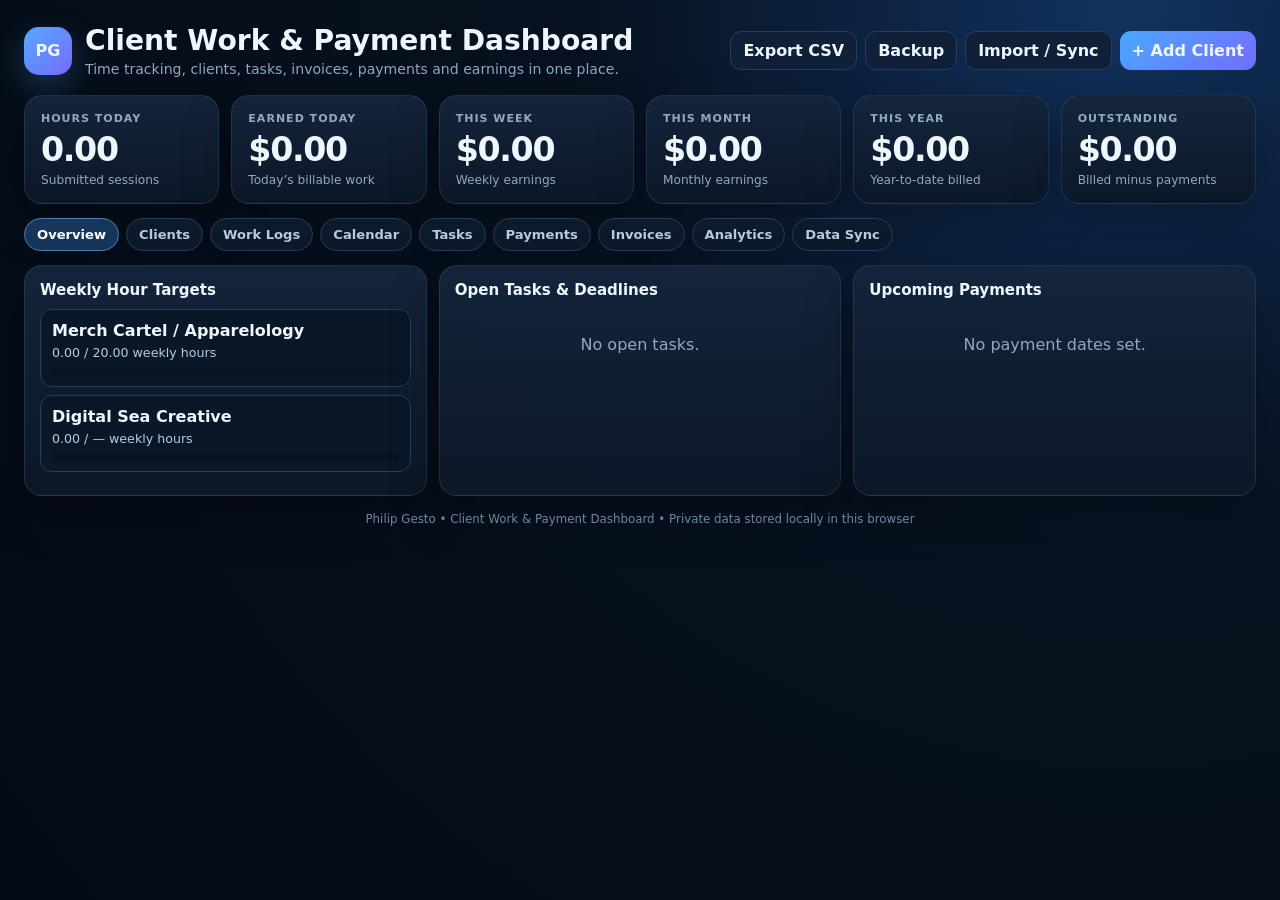
==== commit 4ed6c62f: "Complete tracker dashboard with calendar tasks invoices analytics and sync" ====
--- a/client-work-tracker/index.html
+++ b/client-work-tracker/index.html
@@ -4,241 +4,162 @@
 <meta charset="UTF-8">
 <meta name="viewport" content="width=device-width,initial-scale=1">
 <meta name="theme-color" content="#07111f">
-<title>Philip — Client Work & Payment Tracker</title>
-<style>
-:root{--bg:#07111f;--card:#0e1b2d;--card2:#13243a;--line:#263d5c;--text:#edf5ff;--muted:#91a8c5;--blue:#54aaff;--green:#5ce1b8;--yellow:#ffc861;--red:#ff7382;--shadow:0 18px 50px rgba(0,0,0,.28)}
-*{box-sizing:border-box}body{margin:0;background:radial-gradient(circle at 85% 0,#12305c 0,#07111f 37%,#050b14 100%);color:var(--text);font-family:Inter,system-ui,-apple-system,"Segoe UI",sans-serif;min-height:100vh}
-button,input,select,textarea{font:inherit}.wrap{max-width:1540px;margin:auto;padding:24px}.top{display:flex;justify-content:space-between;gap:18px;align-items:center;margin-bottom:20px}.brand{display:flex;gap:13px;align-items:center}.logo{width:48px;height:48px;border-radius:15px;display:grid;place-items:center;font-weight:900;background:linear-gradient(135deg,#54aaff,#756bff)}h1{margin:0;font-size:clamp(1.35rem,2.2vw,2rem)}.sub{color:var(--muted);font-size:.9rem;margin-top:4px}.actions,.row-actions{display:flex;gap:8px;flex-wrap:wrap}
-.btn{border:1px solid var(--line);background:#102039;color:var(--text);padding:10px 13px;border-radius:11px;font-weight:750;cursor:pointer}.btn:hover{border-color:#47709e}.btn.primary{background:linear-gradient(135deg,#4aa8ff,#726dff);border:0}.btn.green{background:linear-gradient(135deg,#2dc99b,#4ebce9);border:0;color:#041219}.btn.red{color:#ff9aa5}.btn.small{padding:7px 9px;font-size:.78rem}
-.metrics{display:grid;grid-template-columns:repeat(5,1fr);gap:13px;margin-bottom:16px}.card{background:linear-gradient(180deg,rgba(20,37,60,.97),rgba(12,24,40,.97));border:1px solid rgba(100,136,178,.2);border-radius:18px;box-shadow:var(--shadow)}.metric{padding:17px}.metric .label{text-transform:uppercase;letter-spacing:.1em;color:var(--muted);font-size:.72rem;font-weight:800}.metric .value{font-size:clamp(1.5rem,2.8vw,2.25rem);font-weight:900;margin-top:5px;letter-spacing:-.04em}.metric .hint{font-size:.78rem;color:var(--muted);margin-top:4px}
-.tabs{display:flex;gap:8px;margin:0 0 14px;flex-wrap:wrap}.tab{background:#0d1a2c;border:1px solid var(--line);color:#b8cbe1;padding:9px 13px;border-radius:999px;cursor:pointer;font-weight:750}.tab.active{background:#17365b;color:white;border-color:#4c7eb6}
-.panel{display:none}.panel.active{display:block}.panel-card{padding:17px}.section-head{display:flex;justify-content:space-between;align-items:center;gap:12px;margin-bottom:13px}.section-head h2{font-size:1.06rem;margin:0}.section-head p{margin:4px 0 0;color:var(--muted);font-size:.82rem}.filters{display:flex;gap:8px;flex-wrap:wrap}.field-inline{background:#081522;border:1px solid var(--line);border-radius:10px;color:var(--text);padding:9px 10px}
-.table-wrap{overflow:auto;border:1px solid var(--line);border-radius:14px}table{border-collapse:collapse;width:100%;min-width:1120px}th,td{padding:12px 11px;border-bottom:1px solid rgba(75,105,140,.32);text-align:left;vertical-align:top}th{background:#102039;color:#9db4d0;font-size:.71rem;text-transform:uppercase;letter-spacing:.07em;position:sticky;top:0}td{font-size:.87rem}.company{font-weight:850}.smallmuted{font-size:.75rem;color:var(--muted);margin-top:3px}.money{font-weight:850;color:#9df0d5}.pill{display:inline-flex;padding:5px 8px;border-radius:999px;border:1px solid var(--line);font-size:.73rem;font-weight:800}.pill.active,.pill.paid{color:#8ff0cf}.pill.paused{color:#ffd684}.pill.done{color:#aebbc9}.pill.unpaid{color:#ffca75}.pill.open{color:#8cc7ff}
-.grid2{display:grid;grid-template-columns:1.65fr .75fr;gap:15px}.side{padding:16px}.side h3{font-size:.96rem;margin:0 0 10px}.item{padding:11px;border:1px solid var(--line);background:#0a1727;border-radius:12px;margin-bottom:8px}.item strong{display:block}.item p{margin:4px 0 0;color:#b8cbe1;font-size:.8rem;line-height:1.4}
-.empty{text-align:center;color:var(--muted);padding:28px}.notice{padding:11px 13px;border-radius:11px;background:rgba(255,200,97,.07);border:1px solid rgba(255,200,97,.22);color:#e7cb91;font-size:.79rem;line-height:1.45;margin-top:12px}
-dialog{width:min(780px,calc(100% - 26px));border:0;padding:0;border-radius:20px;background:#0d192a;color:var(--text);box-shadow:0 35px 100px rgba(0,0,0,.55)}dialog::backdrop{background:rgba(0,0,0,.65);backdrop-filter:blur(3px)}.modal-head{display:flex;justify-content:space-between;align-items:center;padding:18px 20px;border-bottom:1px solid var(--line)}.modal-head h3{margin:0}.modal-body{padding:20px}.form{display:grid;grid-template-columns:1fr 1fr;gap:13px}.field.full{grid-column:1/-1}.field label{display:block;font-size:.76rem;font-weight:800;color:#9fb5cf;margin-bottom:6px}.field input,.field select,.field textarea{width:100%;background:#081421;border:1px solid var(--line);border-radius:10px;color:var(--text);padding:10px 11px;outline:0}.field textarea{min-height:84px;resize:vertical}.field input:focus,.field select:focus,.field textarea:focus{border-color:var(--blue)}.readonly{opacity:.78}.modal-actions{display:flex;justify-content:flex-end;gap:8px;margin-top:16px}.calcbox{padding:10px 11px;background:#10243a;border:1px solid #2f5176;border-radius:10px;color:#9fe6cf;font-weight:850}
-.footer{text-align:center;color:#6f86a2;font-size:.76rem;margin-top:16px}.clock{font-variant-numeric:tabular-nums}
-@media(max-width:1100px){.metrics{grid-template-columns:repeat(2,1fr)}.grid2{grid-template-columns:1fr}.top{align-items:flex-start;flex-direction:column}}@media(max-width:650px){.wrap{padding:14px}.metrics{grid-template-columns:1fr}.form{grid-template-columns:1fr}.field.full{grid-column:auto}.actions .btn{flex:1}.section-head{align-items:flex-start;flex-direction:column}.filters{width:100%}.field-inline{width:100%}}
-</style>
+<title>Philip — Complete Client Work Dashboard</title>
+<link rel="stylesheet" href="styles.css">
 </head>
 <body>
 <div class="wrap">
 <header class="top">
-  <div class="brand"><div class="logo">PG</div><div><h1>Client Work & Payment Tracker</h1><div class="sub">Clients, time logs, earnings and payments — all in one dashboard.</div></div></div>
+  <div class="brand"><div class="logo">PG</div><div><h1>Client Work & Payment Dashboard</h1><div class="sub">Time tracking, clients, tasks, invoices, payments and earnings in one place.</div></div></div>
   <div class="actions">
-    <button class="btn" id="exportCsv">Export Work Logs</button>
-    <button class="btn" id="backupBtn">Backup JSON</button>
+    <button class="btn" id="exportCsv">Export CSV</button>
+    <button class="btn" id="backupBtn">Backup</button>
+    <button class="btn" id="importBtn">Import / Sync</button>
+    <input id="importFile" type="file" accept=".json,application/json" hidden>
     <button class="btn primary" id="addClientBtn">+ Add Client</button>
   </div>
 </header>
 
 <section class="metrics">
-  <div class="card metric"><div class="label">Hours Today</div><div class="value" id="mHours">0.00</div><div class="hint">All submitted sessions today</div></div>
-  <div class="card metric"><div class="label">Earned Today</div><div class="value" id="mToday">$0.00</div><div class="hint">Based on each client rate</div></div>
-  <div class="card metric"><div class="label">This Week</div><div class="value" id="mWeek">$0.00</div><div class="hint" id="mWeekHours">0.00 hours</div></div>
-  <div class="card metric"><div class="label">Unpaid Earnings</div><div class="value" id="mUnpaid">$0.00</div><div class="hint">Work not yet marked paid</div></div>
-  <div class="card metric"><div class="label">Active Clients</div><div class="value" id="mClients">0</div><div class="hint">Current accounts</div></div>
+  <div class="card metric"><div class="label">Hours Today</div><div class="value" id="mHours">0.00</div><div class="hint">Submitted sessions</div></div>
+  <div class="card metric"><div class="label">Earned Today</div><div class="value" id="mToday">$0.00</div><div class="hint">Today’s billable work</div></div>
+  <div class="card metric"><div class="label">This Week</div><div class="value" id="mWeek">$0.00</div><div class="hint">Weekly earnings</div></div>
+  <div class="card metric"><div class="label">This Month</div><div class="value" id="mMonth">$0.00</div><div class="hint">Monthly earnings</div></div>
+  <div class="card metric"><div class="label">This Year</div><div class="value" id="mYear">$0.00</div><div class="hint">Year-to-date billed</div></div>
+  <div class="card metric"><div class="label">Outstanding</div><div class="value" id="mUnpaid">$0.00</div><div class="hint">Billed minus payments</div></div>
 </section>
 
 <nav class="tabs">
-  <button class="tab active" data-tab="clients">Clients</button>
+  <button class="tab active" data-tab="overview">Overview</button>
+  <button class="tab" data-tab="clients">Clients</button>
   <button class="tab" data-tab="logs">Work Logs</button>
+  <button class="tab" data-tab="calendar">Calendar</button>
+  <button class="tab" data-tab="tasks">Tasks</button>
   <button class="tab" data-tab="payments">Payments</button>
+  <button class="tab" data-tab="invoices">Invoices</button>
+  <button class="tab" data-tab="analytics">Analytics</button>
+  <button class="tab" data-tab="sync">Data Sync</button>
 </nav>
 
-<section id="clients" class="panel active">
+<section id="overview" class="panel active">
+  <div class="grid3">
+    <div class="card side"><h3>Weekly Hour Targets</h3><div id="overviewTargets"></div></div>
+    <div class="card side"><h3>Open Tasks & Deadlines</h3><div id="overviewTasks"></div></div>
+    <div class="card side"><h3>Upcoming Payments</h3><div id="overviewPay"></div></div>
+  </div>
+</section>
+
+<section id="clients" class="panel">
 <div class="grid2">
   <div class="card panel-card">
-    <div class="section-head"><div><h2>Clients & Companies</h2><p>Edit rate/payment details separately from your daily work logs.</p></div><input id="clientSearch" class="field-inline" placeholder="Search client..."></div>
-    <div class="table-wrap">
-      <table><thead><tr><th>Company / Client</th><th>Rate</th><th>Payment Method</th><th>Schedule</th><th>Today</th><th>Unpaid</th><th>Status</th><th>Actions</th></tr></thead><tbody id="clientRows"></tbody></table>
-    </div>
+    <div class="section-head"><div><h2>Clients & Companies</h2><p>Hourly or fixed-rate work, weekly targets and payment details.</p></div><input id="clientSearch" class="field-inline" placeholder="Search client..."></div>
+    <div class="table-wrap"><table><thead><tr><th>Company / Client</th><th>Billing</th><th>Payment Method</th><th>Schedule</th><th>Weekly Target</th><th>Balance</th><th>Status</th><th>Actions</th></tr></thead><tbody id="clientRows"></tbody></table></div>
   </div>
-  <aside class="card side">
-    <h3>Quick Time Clock</h3>
-    <div id="clockList"></div>
-    <div class="notice">Use <b>Clock In</b> when you start. When you finish, press <b>Clock Out</b>. The tracker calculates the hours automatically and adds them to today’s total. You can also use <b>Log Work</b> to enter or correct a session manually.</div>
-  </aside>
+  <aside class="card side"><h3>Quick Time Clock</h3><div id="clockList"></div><div class="notice">Clock in when you start and clock out when you finish. The session is saved automatically and can be edited afterward for task details, breaks or billing amount.</div></aside>
 </div>
 </section>
 
 <section id="logs" class="panel">
 <div class="card panel-card">
-  <div class="section-head"><div><h2>Work Logs</h2><p>Every submitted session stays here instead of replacing yesterday’s hours.</p></div><div class="filters"><select id="logPeriod" class="field-inline"><option value="today">Today</option><option value="week">This Week</option><option value="month">This Month</option><option value="all">All Time</option></select><input id="logSearch" class="field-inline" placeholder="Search logs..."></div></div>
-  <div class="table-wrap"><table><thead><tr><th>Date</th><th>Client</th><th>Time</th><th>Break</th><th>Hours</th><th>Task</th><th>Rate</th><th>Earned</th><th>Payment</th><th>Actions</th></tr></thead><tbody id="logRows"></tbody></table></div>
+  <div class="section-head"><div><h2>Work Logs</h2><p>Permanent daily timesheet history for every client.</p></div><div class="filters"><select id="logPeriod" class="field-inline"><option value="today">Today</option><option value="week">This Week</option><option value="month">This Month</option><option value="year">This Year</option><option value="all">All Time</option></select><input id="logSearch" class="field-inline" placeholder="Search logs..."></div></div>
+  <div class="table-wrap"><table><thead><tr><th>Date</th><th>Client</th><th>Time</th><th>Break</th><th>Hours</th><th>Task</th><th>Billable</th><th>Actions</th></tr></thead><tbody id="logRows"></tbody></table></div>
+</div>
+</section>
+
+<section id="calendar" class="panel">
+<div class="card panel-card">
+  <div class="section-head"><div><h2 id="calTitle">Calendar</h2><p>Click any day to view the work sessions recorded on that date.</p></div><div class="filters"><button class="btn small" id="prevMonth">← Previous</button><button class="btn small" id="nextMonth">Next →</button></div></div>
+  <div class="calendar"><div class="cal-head">Sun</div><div class="cal-head">Mon</div><div class="cal-head">Tue</div><div class="cal-head">Wed</div><div class="cal-head">Thu</div><div class="cal-head">Fri</div><div class="cal-head">Sat</div></div>
+  <div id="calendarGrid" class="calendar"></div>
+</div>
+</section>
+
+<section id="tasks" class="panel">
+<div class="card panel-card">
+  <div class="section-head"><div><h2>Tasks & Deadlines</h2><p>Track what is next, what you are working on, and what is waiting on a client.</p></div><div class="filters"><select id="taskFilter" class="field-inline"><option value="all">All Statuses</option><option value="todo">To Do</option><option value="working">Working</option><option value="waiting">Waiting on Client</option><option value="done">Done</option></select><input id="taskSearch" class="field-inline" placeholder="Search tasks..."><button class="btn primary" id="addTaskBtn">+ Add Task</button></div></div>
+  <div class="table-wrap"><table><thead><tr><th>Task</th><th>Client</th><th>Status</th><th>Priority</th><th>Deadline</th><th>Actions</th></tr></thead><tbody id="taskRows"></tbody></table></div>
 </div>
 </section>
 
 <section id="payments" class="panel">
-<div class="grid2">
-  <div class="card panel-card">
-    <div class="section-head"><div><h2>Payment Tracking</h2><p>See unpaid work and mark individual sessions as paid.</p></div></div>
-    <div class="table-wrap"><table><thead><tr><th>Client</th><th>Unpaid Hours</th><th>Unpaid Amount</th><th>Method</th><th>Schedule</th><th>Next Payment</th><th>Action</th></tr></thead><tbody id="paymentRows"></tbody></table></div>
-  </div>
-  <aside class="card side"><h3>Recent Paid Work</h3><div id="paidList"></div></aside>
+<div class="card panel-card" style="margin-bottom:14px">
+  <div class="section-head"><div><h2>Client Balances</h2><p>Supports full and partial payments. Balance = total billed work − payments received.</p></div><button class="btn green" id="addPaymentBtn">+ Record Payment</button></div>
+  <div class="table-wrap"><table><thead><tr><th>Client</th><th>Total Billed</th><th>Paid</th><th>Balance</th><th>Method</th><th>Next Payment</th><th>Action</th></tr></thead><tbody id="paymentRows"></tbody></table></div>
+</div>
+<div class="card panel-card">
+  <div class="section-head"><div><h2>Payment Ledger</h2><p>Date, amount, method, transaction/reference number and notes.</p></div></div>
+  <div class="table-wrap"><table><thead><tr><th>Date</th><th>Client</th><th>Amount</th><th>Method</th><th>Reference</th><th>Notes</th><th>Actions</th></tr></thead><tbody id="ledgerRows"></tbody></table></div>
 </div>
 </section>
 
-<div class="footer">Philip Gesto • Personal work dashboard • Stored locally in this browser</div>
+<section id="invoices" class="panel">
+<div class="card panel-card">
+  <div class="section-head"><div><h2>Invoices & Pay Summaries</h2><p>Create a summary for any client and date range, including hours and billable amount.</p></div><button class="btn primary" id="addInvoiceBtn">+ Create Invoice</button></div>
+  <div class="table-wrap"><table><thead><tr><th>Invoice</th><th>Client</th><th>Period</th><th>Due Date</th><th>Amount</th><th>Status</th><th>Actions</th></tr></thead><tbody id="invoiceRows"></tbody></table></div>
+</div>
+</section>
+
+<section id="analytics" class="panel">
+<div class="grid2">
+  <div class="card panel-card"><div class="section-head"><div><h2>Monthly Earnings</h2><p>Last six months of billable work.</p></div></div><div id="monthChart" class="chart"></div></div>
+  <div class="card panel-card"><div class="section-head"><div><h2>Year Summary</h2><p>Current calendar year.</p></div></div><div id="analyticsSummary" class="summary"></div></div>
+</div>
+<div class="card panel-card" style="margin-top:14px"><div class="section-head"><div><h2>Earnings by Client</h2><p>Compare which clients generate the most billable work.</p></div></div><div id="clientChart" class="chart"></div></div>
+</section>
+
+<section id="sync" class="panel">
+<div class="grid2">
+  <div class="card panel-card"><div class="section-head"><div><h2>Backup & Device Sync</h2><p>Your private data stays in your browser instead of being committed to public GitHub.</p></div></div>
+    <div class="notice success">To use the tracker on another PC or phone, click <b>Backup</b>, move the JSON file to the other device, then use <b>Import / Sync</b>. The imported backup restores clients, work logs, tasks, invoices and payment history.</div>
+    <div class="row-actions" style="margin-top:12px"><button class="btn green" onclick="backup()">Download Full Backup</button><button class="btn" onclick="document.getElementById('importFile').click()">Import Backup</button></div>
+  </div>
+  <div class="card panel-card"><div class="section-head"><div><h2>Cloud Login</h2><p>Why this version does not publish your private data to GitHub.</p></div></div>
+    <div class="notice">A true live login/cloud database requires a private backend such as Supabase or Firebase with authentication and security rules. Putting private rates, payment history or API credentials directly in this public GitHub Pages repository would be unsafe. The current backup/import sync keeps those details private.</div>
+  </div>
+</div>
+</section>
+
+<div class="footer">Philip Gesto • Client Work & Payment Dashboard • Private data stored locally in this browser</div>
 </div>
 
-<dialog id="clientDialog">
-<form id="clientForm">
-<div class="modal-head"><h3 id="clientTitle">Add Client</h3><button type="button" class="btn small" data-close="clientDialog">✕</button></div>
-<div class="modal-body">
-<input type="hidden" id="cId">
-<div class="form">
-  <div class="field"><label>Company / Project</label><input id="cCompany" required></div>
-  <div class="field"><label>Client / Contact</label><input id="cContact"></div>
-  <div class="field"><label>Hourly Rate (USD) — editable</label><input id="cRate" type="number" min="0" step="0.01" required></div>
-  <div class="field"><label>Status</label><select id="cStatus"><option value="active">Active</option><option value="paused">Paused</option><option value="done">Completed</option></select></div>
-  <div class="field"><label>Payment Method — editable</label><input id="cMethod" placeholder="Remitly, Wise, PayPal, Bank..."></div>
-  <div class="field"><label>Payment Schedule — editable</label><input id="cSchedule" placeholder="Weekly, every 2 weeks, monthly..."></div>
-  <div class="field"><label>Next Payment Date</label><input id="cNextPay" type="date"></div>
-  <div class="field"><label>Expected Hours / Day</label><input id="cExpectedHours" type="number" min="0" step=".25" placeholder="4"></div>
-  <div class="field full"><label>Notes</label><textarea id="cNotes" placeholder="Client-specific notes or agreement details"></textarea></div>
-</div>
-<div class="modal-actions"><button type="button" class="btn" data-close="clientDialog">Cancel</button><button class="btn green">Save Client Details</button></div>
-</div>
-</form>
-</dialog>
+<dialog id="clientDialog"><form id="clientForm"><div class="modal-head"><h3 id="clientTitle">Add Client</h3><button type="button" class="btn small" data-close="clientDialog">✕</button></div><div class="modal-body"><input type="hidden" id="cId"><div class="form">
+<div class="field"><label>Company / Project</label><input id="cCompany" required></div><div class="field"><label>Client / Contact</label><input id="cContact"></div>
+<div class="field"><label>Billing Type</label><select id="cBilling"><option value="hourly">Hourly</option><option value="fixed">Fixed / Project Rate</option></select></div><div class="field"><label>Status</label><select id="cStatus"><option value="active">Active</option><option value="paused">Paused</option><option value="completed">Completed</option></select></div>
+<div class="field" id="hourlyField"><label>Hourly Rate (USD)</label><input id="cRate" type="number" min="0" step=".01"></div><div class="field hidden" id="fixedField"><label>Project / Fixed Rate (USD)</label><input id="cFixedRate" type="number" min="0" step=".01"></div>
+<div class="field"><label>Weekly Hour Target</label><input id="cWeeklyTarget" type="number" min="0" step=".25" placeholder="20"></div><div class="field"><label>Payment Method</label><input id="cMethod" placeholder="Remitly, Wise, PayPal, Bank..."></div>
+<div class="field"><label>Payment Schedule</label><input id="cSchedule" placeholder="Weekly, every 2 weeks, monthly..."></div><div class="field"><label>Next Payment Date</label><input id="cNextPay" type="date"></div>
+<div class="field full"><label>Notes / Agreement Details</label><textarea id="cNotes"></textarea></div></div>
+<div class="modal-actions"><button type="button" class="btn" data-close="clientDialog">Cancel</button><button class="btn green">Save Client</button></div></div></form></dialog>
 
-<dialog id="workDialog">
-<form id="workForm">
-<div class="modal-head"><h3 id="workTitle">Log Work</h3><button type="button" class="btn small" data-close="workDialog">✕</button></div>
-<div class="modal-body">
-<input type="hidden" id="wId">
-<div class="form">
-  <div class="field"><label>Client</label><select id="wClient" required></select></div>
-  <div class="field"><label>Work Date</label><input id="wDate" type="date" required></div>
-  <div class="field"><label>Time In</label><input id="wIn" type="time"></div>
-  <div class="field"><label>Time Out</label><input id="wOut" type="time"></div>
-  <div class="field"><label>Break (minutes)</label><input id="wBreak" type="number" min="0" step="1" value="0"></div>
-  <div class="field"><label>Manual Hours Override</label><input id="wManual" type="number" min="0" step=".01" placeholder="Optional"></div>
-  <div class="field full"><label>Calculated Hours</label><div class="calcbox" id="wCalculated">0.00 hours</div></div>
-  <div class="field full"><label>Task / Work Completed</label><textarea id="wTask" required placeholder="What did you work on?"></textarea></div>
-  <div class="field"><label>Payment Status</label><select id="wPaid"><option value="unpaid">Unpaid</option><option value="paid">Paid</option></select></div>
-  <div class="field"><label>Paid Date</label><input id="wPaidDate" type="date"></div>
-</div>
-<div class="modal-actions"><button type="button" class="btn" data-close="workDialog">Cancel</button><button class="btn green">Submit Work Log</button></div>
-</div>
-</form>
-</dialog>
+<dialog id="workDialog"><form id="workForm"><div class="modal-head"><h3 id="workTitle">Log Work</h3><button type="button" class="btn small" data-close="workDialog">✕</button></div><div class="modal-body"><input type="hidden" id="wId"><div class="form">
+<div class="field"><label>Client</label><select id="wClient" required></select></div><div class="field"><label>Work Date</label><input id="wDate" type="date" required></div>
+<div class="field"><label>Time In</label><input id="wIn" type="time"></div><div class="field"><label>Time Out</label><input id="wOut" type="time"></div>
+<div class="field"><label>Break (minutes)</label><input id="wBreak" type="number" min="0" value="0"></div><div class="field"><label>Manual Hours Override</label><input id="wManual" type="number" min="0" step=".01" placeholder="Optional"></div>
+<div class="field"><label>Billable Amount Override (USD)</label><input id="wBill" type="number" min="0" step=".01" placeholder="Optional for fixed/project work"></div><div class="field"><label>Calculated</label><div class="calcbox" id="wCalculated">0.00 hours • $0.00</div></div>
+<div class="field full"><label>Task / Work Completed</label><textarea id="wTask" required></textarea></div></div>
+<div class="modal-actions"><button type="button" class="btn" data-close="workDialog">Cancel</button><button class="btn green">Save Work Log</button></div></div></form></dialog>
 
-<script>
-const CLIENT_KEY='pg-tracker-clients-v2', LOG_KEY='pg-tracker-logs-v2', OLD_KEY='pg-client-work-tracker-v1';
-const $=id=>document.getElementById(id), uid=()=>crypto.randomUUID();
-const localDate=d=>{const x=d||new Date();return x.getFullYear()+'-'+String(x.getMonth()+1).padStart(2,'0')+'-'+String(x.getDate()).padStart(2,'0')};
-const money=n=>new Intl.NumberFormat('en-US',{style:'currency',currency:'USD'}).format(Number(n)||0);
-const esc=s=>String(s??'').replace(/[&<>"']/g,c=>({'&':'&amp;','<':'&lt;','>':'&gt;','"':'&quot;',"'":'&#39;'}[c]));
-let clients=[],logs=[];
+<dialog id="taskDialog"><form id="taskForm"><div class="modal-head"><h3 id="taskTitle">Add Task</h3><button type="button" class="btn small" data-close="taskDialog">✕</button></div><div class="modal-body"><input type="hidden" id="tId"><div class="form">
+<div class="field"><label>Client</label><select id="tClient"></select></div><div class="field"><label>Task</label><input id="tTitle" required></div>
+<div class="field"><label>Status</label><select id="tStatus"><option value="todo">To Do</option><option value="working">Working</option><option value="waiting">Waiting on Client</option><option value="done">Done</option></select></div><div class="field"><label>Priority</label><select id="tPriority"><option value="low">Low</option><option value="normal">Normal</option><option value="high">High</option><option value="urgent">Urgent</option></select></div>
+<div class="field"><label>Deadline</label><input id="tDeadline" type="date"></div><div class="field full"><label>Notes</label><textarea id="tNotes"></textarea></div></div>
+<div class="modal-actions"><button type="button" class="btn" data-close="taskDialog">Cancel</button><button class="btn green">Save Task</button></div></div></form></dialog>
 
-function loadData(){
-  try{clients=JSON.parse(localStorage.getItem(CLIENT_KEY))||[];logs=JSON.parse(localStorage.getItem(LOG_KEY))||[]}catch{}
-  if(!clients.length){
-    let old=[];try{old=JSON.parse(localStorage.getItem(OLD_KEY))||[]}catch{}
-    if(old.length){
-      clients=old.map(r=>({id:r.id||uid(),company:r.company||'',contact:r.client||'',rate:Number(r.rate)||0,method:r.paymentMethod||'',schedule:r.paymentSchedule||'',nextPay:r.nextPaymentDate||'',expectedHours:'',status:r.status||'active',notes:''}));
-      old.filter(r=>r.timeIn||r.timeOut||Number(r.hours)>0).forEach(r=>logs.push({id:uid(),clientId:r.id,date:localDate(),timeIn:r.timeIn||'',timeOut:r.timeOut||'',breakMin:0,manualHours:Number(r.hours)||'',task:r.task||'Migrated work entry',paid:'unpaid',paidDate:'',createdAt:Date.now()}));
-    }else{
-      clients=[
-        {id:uid(),company:'Merch Cartel / Apparelology',contact:'Tony',rate:5,method:'',schedule:'',nextPay:'',expectedHours:4,status:'active',notes:''},
-        {id:uid(),company:'Digital Sea Creative',contact:'Brandon',rate:0,method:'',schedule:'',nextPay:'',expectedHours:'',status:'active',notes:''}
-      ];
-    }
-    persist();
-  }
-}
-function persist(){localStorage.setItem(CLIENT_KEY,JSON.stringify(clients));localStorage.setItem(LOG_KEY,JSON.stringify(logs));render()}
-function client(id){return clients.find(c=>c.id===id)}
-function calcTime(a,b,breakMin=0){if(!a||!b)return 0;let [ah,am]=a.split(':').map(Number),[bh,bm]=b.split(':').map(Number);let s=ah*60+am,e=bh*60+bm;if(e<s)e+=1440;return Math.max(0,(e-s-(Number(breakMin)||0))/60)}
-function hours(l){const m=Number(l.manualHours);return l.manualHours!==''&&!Number.isNaN(m)?m:calcTime(l.timeIn,l.timeOut,l.breakMin)}
-function earned(l){const c=client(l.clientId);return hours(l)*(c?Number(c.rate)||0:0)}
-function isToday(d){return d===localDate()}
-function weekStart(){const d=new Date();const day=(d.getDay()+6)%7;d.setHours(0,0,0,0);d.setDate(d.getDate()-day);return localDate(d)}
-function inPeriod(d,p){if(p==='all')return true;if(p==='today')return isToday(d);if(p==='week')return d>=weekStart()&&d<=localDate();if(p==='month')return d.slice(0,7)===localDate().slice(0,7);return true}
-function fmtDate(v){if(!v)return '—';return new Date(v+'T00:00:00').toLocaleDateString('en-PH',{month:'short',day:'numeric',year:'numeric'})}
-function fmtTime(v){if(!v)return '—';const [h,m]=v.split(':').map(Number);return new Date(2000,0,1,h,m).toLocaleTimeString('en-US',{hour:'numeric',minute:'2-digit'})}
-function openLogFor(cid){return logs.find(l=>l.clientId===cid&&l.date===localDate()&&l.timeIn&&!l.timeOut)}
-function todayHours(cid){return logs.filter(l=>l.clientId===cid&&isToday(l.date)).reduce((a,l)=>a+hours(l),0)}
-function unpaid(cid){return logs.filter(l=>l.clientId===cid&&l.paid!=='paid').reduce((a,l)=>a+earned(l),0)}
+<dialog id="paymentDialog"><form id="paymentForm"><div class="modal-head"><h3 id="paymentTitle">Record Payment</h3><button type="button" class="btn small" data-close="paymentDialog">✕</button></div><div class="modal-body"><input type="hidden" id="pId"><div class="form">
+<div class="field"><label>Client</label><select id="pClient" required></select></div><div class="field"><label>Payment Date</label><input id="pDate" type="date" required></div>
+<div class="field"><label>Amount Received (USD)</label><input id="pAmount" type="number" min="0" step=".01" required></div><div class="field"><label>Payment Method</label><input id="pMethod"></div>
+<div class="field"><label>Reference / Transaction Number</label><input id="pReference"></div><div class="field full"><label>Notes</label><textarea id="pNotes"></textarea></div></div>
+<div class="modal-actions"><button type="button" class="btn" data-close="paymentDialog">Cancel</button><button class="btn green">Save Payment</button></div></div></form></dialog>
 
-function render(){
-  const today=logs.filter(l=>isToday(l.date)), week=logs.filter(l=>inPeriod(l.date,'week'));
-  $('mHours').textContent=today.reduce((a,l)=>a+hours(l),0).toFixed(2);
-  $('mToday').textContent=money(today.reduce((a,l)=>a+earned(l),0));
-  $('mWeek').textContent=money(week.reduce((a,l)=>a+earned(l),0));
-  $('mWeekHours').textContent=week.reduce((a,l)=>a+hours(l),0).toFixed(2)+' hours';
-  $('mUnpaid').textContent=money(logs.filter(l=>l.paid!=='paid').reduce((a,l)=>a+earned(l),0));
-  $('mClients').textContent=clients.filter(c=>c.status==='active').length;
-  renderClients();renderLogs();renderPayments();renderClock();populateClientSelect();
-}
-function renderClients(){
-  const q=$('clientSearch').value.toLowerCase().trim();
-  const arr=clients.filter(c=>(c.company+' '+c.contact+' '+c.method).toLowerCase().includes(q));
-  $('clientRows').innerHTML=arr.length?arr.map(c=>`<tr>
-    <td><div class="company">${esc(c.company)}</div><div class="smallmuted">${esc(c.contact||'No contact')}</div></td>
-    <td class="money">${money(c.rate)}/hr</td>
-    <td>${esc(c.method||'Not set')}</td>
-    <td>${esc(c.schedule||'Not set')}${c.nextPay?'<div class="smallmuted">Next: '+fmtDate(c.nextPay)+'</div>':''}</td>
-    <td>${todayHours(c.id).toFixed(2)} hrs</td>
-    <td class="money">${money(unpaid(c.id))}</td>
-    <td><span class="pill ${c.status}">${c.status}</span></td>
-    <td><div class="row-actions"><button class="btn small green" onclick="newWork('${c.id}')">Log Work</button><button class="btn small" onclick="editClient('${c.id}')">Edit Details</button><button class="btn small red" onclick="deleteClient('${c.id}')">Delete</button></div></td>
-  </tr>`).join(''):'<tr><td colspan="8" class="empty">No clients found.</td></tr>';
-}
-function renderClock(){
-  const active=clients.filter(c=>c.status==='active');
-  $('clockList').innerHTML=active.length?active.map(c=>{const o=openLogFor(c.id);return `<div class="item"><strong>${esc(c.company)}</strong><p class="clock">${o?'Clocked in at '+fmtTime(o.timeIn):'Not clocked in'} • Today: ${todayHours(c.id).toFixed(2)} hrs</p><div class="row-actions" style="margin-top:8px">${o?'<button class="btn small green" onclick="clockOut(\''+c.id+'\')">Clock Out</button>':'<button class="btn small primary" onclick="clockIn(\''+c.id+'\')">Clock In</button>'}<button class="btn small" onclick="newWork('${c.id}')">Manual Log</button></div></div>`}).join(''):'<div class="empty">No active clients.</div>';
-}
-function renderLogs(){
-  const p=$('logPeriod').value,q=$('logSearch').value.toLowerCase().trim();
-  const arr=logs.filter(l=>inPeriod(l.date,p)).filter(l=>{const c=client(l.clientId);return ((c?c.company:'')+' '+l.task).toLowerCase().includes(q)}).sort((a,b)=>(b.date+(b.timeIn||'')).localeCompare(a.date+(a.timeIn||'')));
-  $('logRows').innerHTML=arr.length?arr.map(l=>{const c=client(l.clientId);return `<tr>
-    <td>${fmtDate(l.date)}</td><td><div class="company">${esc(c?c.company:'Deleted client')}</div></td>
-    <td>${fmtTime(l.timeIn)} → ${fmtTime(l.timeOut)}${l.timeIn&&!l.timeOut?'<div class="smallmuted"><span class="pill open">Open</span></div>':''}</td>
-    <td>${Number(l.breakMin)||0} min</td><td>${hours(l).toFixed(2)}</td><td>${esc(l.task||'—')}</td>
-    <td>${money(c?c.rate:0)}/hr</td><td class="money">${money(earned(l))}</td>
-    <td><span class="pill ${l.paid==='paid'?'paid':'unpaid'}">${l.paid||'unpaid'}</span>${l.paidDate?'<div class="smallmuted">'+fmtDate(l.paidDate)+'</div>':''}</td>
-    <td><div class="row-actions"><button class="btn small" onclick="editWork('${l.id}')">Edit</button><button class="btn small red" onclick="deleteWork('${l.id}')">Delete</button></div></td>
-  </tr>`}).join(''):'<tr><td colspan="10" class="empty">No work logs for this period.</td></tr>';
-}
-function renderPayments(){
-  const arr=clients.filter(c=>logs.some(l=>l.clientId===c.id&&l.paid!=='paid'));
-  $('paymentRows').innerHTML=arr.length?arr.map(c=>{const ul=logs.filter(l=>l.clientId===c.id&&l.paid!=='paid');return `<tr>
-    <td><div class="company">${esc(c.company)}</div></td><td>${ul.reduce((a,l)=>a+hours(l),0).toFixed(2)}</td><td class="money">${money(ul.reduce((a,l)=>a+earned(l),0))}</td>
-    <td>${esc(c.method||'Not set')}</td><td>${esc(c.schedule||'Not set')}</td><td>${fmtDate(c.nextPay)}</td>
-    <td><button class="btn small green" onclick="markClientPaid('${c.id}')">Mark All Paid</button></td></tr>`}).join(''):'<tr><td colspan="7" class="empty">Nothing unpaid right now.</td></tr>';
-  const paid=logs.filter(l=>l.paid==='paid').sort((a,b)=>(b.paidDate||b.date).localeCompare(a.paidDate||a.date)).slice(0,8);
-  $('paidList').innerHTML=paid.length?paid.map(l=>{const c=client(l.clientId);return `<div class="item"><strong>${esc(c?c.company:'Client')}</strong><p>${money(earned(l))} • ${hours(l).toFixed(2)} hrs • Paid ${fmtDate(l.paidDate||l.date)}</p></div>`}).join(''):'<div class="empty">No paid entries yet.</div>';
-}
-function populateClientSelect(){const cur=$('wClient').value;$('wClient').innerHTML=clients.map(c=>`<option value="${c.id}">${esc(c.company)}</option>`).join('');if(clients.some(c=>c.id===cur))$('wClient').value=cur}
+<dialog id="invoiceDialog"><form id="invoiceForm"><div class="modal-head"><h3>Create Invoice / Pay Summary</h3><button type="button" class="btn small" data-close="invoiceDialog">✕</button></div><div class="modal-body"><input type="hidden" id="iId"><div class="form">
+<div class="field"><label>Invoice Number</label><input id="iNumber" required></div><div class="field"><label>Client</label><select id="iClient" required></select></div>
+<div class="field"><label>Period Start</label><input id="iStart" type="date" required></div><div class="field"><label>Period End</label><input id="iEnd" type="date" required></div>
+<div class="field"><label>Due Date</label><input id="iDue" type="date"></div><div class="field"><label>Invoice Total</label><div class="calcbox" id="invoicePreview">0.00 hours • $0.00</div></div>
+<div class="field full"><label>Notes</label><textarea id="iNotes" placeholder="Payment instructions, thank-you note, etc."></textarea></div></div>
+<div class="modal-actions"><button type="button" class="btn" data-close="invoiceDialog">Cancel</button><button class="btn green">Create Invoice</button></div></div></form></dialog>
 
-function resetClient(){['cId','cCompany','cContact','cMethod','cSchedule','cNextPay','cExpectedHours','cNotes'].forEach(id=>$(id).value='');$('cRate').value='';$('cStatus').value='active'}
-function editClient(id){const c=client(id);if(!c)return;resetClient();$('clientTitle').textContent='Edit Client Details';$('cId').value=c.id;$('cCompany').value=c.company;$('cContact').value=c.contact||'';$('cRate').value=c.rate;$('cMethod').value=c.method||'';$('cSchedule').value=c.schedule||'';$('cNextPay').value=c.nextPay||'';$('cExpectedHours').value=c.expectedHours||'';$('cStatus').value=c.status||'active';$('cNotes').value=c.notes||'';$('clientDialog').showModal()}
-function deleteClient(id){if(!confirm('Delete this client? Existing work logs will remain but the client name/rate will no longer be available.'))return;clients=clients.filter(c=>c.id!==id);persist()}
-$('addClientBtn').onclick=()=>{resetClient();$('clientTitle').textContent='Add Client';$('clientDialog').showModal()};
-$('clientForm').onsubmit=e=>{e.preventDefault();const id=$('cId').value||uid();const obj={id,company:$('cCompany').value.trim(),contact:$('cContact').value.trim(),rate:Number($('cRate').value)||0,method:$('cMethod').value.trim(),schedule:$('cSchedule').value.trim(),nextPay:$('cNextPay').value,expectedHours:$('cExpectedHours').value,notes:$('cNotes').value.trim(),status:$('cStatus').value};const i=clients.findIndex(c=>c.id===id);if(i>=0)clients[i]=obj;else clients.push(obj);persist();$('clientDialog').close()};
+<dialog id="dayDialog"><div class="modal-head"><h3 id="dayTitle">Work Day</h3><button type="button" class="btn small" data-close="dayDialog">✕</button></div><div class="modal-body" id="dayDetails"></div></dialog>
 
-function resetWork(){['wId','wIn','wOut','wManual','wTask','wPaidDate'].forEach(id=>$(id).value='');$('wDate').value=localDate();$('wBreak').value=0;$('wPaid').value='unpaid';syncCalc()}
-function newWork(cid){resetWork();populateClientSelect();if(cid)$('wClient').value=cid;$('workTitle').textContent='Log Work';$('workDialog').showModal()}
-function editWork(id){const l=logs.find(x=>x.id===id);if(!l)return;resetWork();populateClientSelect();$('workTitle').textContent='Edit Work Log';$('wId').value=l.id;$('wClient').value=l.clientId;$('wDate').value=l.date;$('wIn').value=l.timeIn||'';$('wOut').value=l.timeOut||'';$('wBreak').value=l.breakMin||0;$('wManual').value=l.manualHours??'';$('wTask').value=l.task||'';$('wPaid').value=l.paid||'unpaid';$('wPaidDate').value=l.paidDate||'';syncCalc();$('workDialog').showModal()}
-function deleteWork(id){if(confirm('Delete this work log?')){logs=logs.filter(l=>l.id!==id);persist()}}
-function syncCalc(){const m=$('wManual').value;const h=m!==''?Number(m)||0:calcTime($('wIn').value,$('wOut').value,$('wBreak').value);$('wCalculated').textContent=h.toFixed(2)+' hours'}
-['wIn','wOut','wBreak','wManual'].forEach(id=>$(id).addEventListener('input',syncCalc));
-$('workForm').onsubmit=e=>{e.preventDefault();const id=$('wId').value||uid();const obj={id,clientId:$('wClient').value,date:$('wDate').value,timeIn:$('wIn').value,timeOut:$('wOut').value,breakMin:Number($('wBreak').value)||0,manualHours:$('wManual').value===''?'':Number($('wManual').value),task:$('wTask').value.trim(),paid:$('wPaid').value,paidDate:$('wPaid').value==='paid'?($('wPaidDate').value||localDate()):'',createdAt:Date.now()};const i=logs.findIndex(l=>l.id===id);if(i>=0)logs[i]=obj;else logs.push(obj);persist();$('workDialog').close()};
-
-function clockIn(cid){if(openLogFor(cid))return;const now=new Date();logs.push({id:uid(),clientId:cid,date:localDate(now),timeIn:String(now.getHours()).padStart(2,'0')+':'+String(now.getMinutes()).padStart(2,'0'),timeOut:'',breakMin:0,manualHours:'',task:'Work session',paid:'unpaid',paidDate:'',createdAt:Date.now()});persist()}
-function clockOut(cid){const l=openLogFor(cid);if(!l)return;const now=new Date();l.timeOut=String(now.getHours()).padStart(2,'0')+':'+String(now.getMinutes()).padStart(2,'0');if(l.task==='Work session')l.task='Work session — edit task details';persist();editWork(l.id)}
-function markClientPaid(cid){const u=logs.filter(l=>l.clientId===cid&&l.paid!=='paid');if(!u.length)return;if(!confirm('Mark all unpaid work for this client as paid today?'))return;u.forEach(l=>{l.paid='paid';l.paidDate=localDate()});persist()}
-
-document.querySelectorAll('[data-close]').forEach(b=>b.onclick=()=>$(b.dataset.close).close());
-document.querySelectorAll('.tab').forEach(b=>b.onclick=()=>{document.querySelectorAll('.tab').forEach(x=>x.classList.remove('active'));document.querySelectorAll('.panel').forEach(x=>x.classList.remove('active'));b.classList.add('active');$(b.dataset.tab).classList.add('active')});
-$('clientSearch').addEventListener('input',renderClients);$('logSearch').addEventListener('input',renderLogs);$('logPeriod').addEventListener('change',renderLogs);
-
-$('exportCsv').onclick=()=>{const h=['Date','Company','Contact','Time In','Time Out','Break Minutes','Hours','Task','Hourly Rate USD','Earned USD','Payment Status','Paid Date'];const v=logs.map(l=>{const c=client(l.clientId);return[l.date,c?.company||'',c?.contact||'',l.timeIn,l.timeOut,l.breakMin,hours(l),l.task,c?.rate||0,earned(l),l.paid,l.paidDate]});download('philip-work-logs.csv',[h,...v].map(r=>r.map(x=>'"'+String(x??'').replaceAll('"','""')+'"').join(',')).join('\n'),'text/csv')};
-$('backupBtn').onclick=()=>download('philip-client-tracker-backup.json',JSON.stringify({clients,logs,exportedAt:new Date().toISOString()},null,2),'application/json');
-function download(name,data,type){const a=document.createElement('a');a.href=URL.createObjectURL(new Blob([data],{type}));a.download=name;a.click();setTimeout(()=>URL.revokeObjectURL(a.href),500)}
-loadData();render();
-</script>
-</body></html>+<script src="app.js"></script>
+</body>
+</html>
--- a/client-work-tracker/styles.css
+++ b/client-work-tracker/styles.css
@@ -0,0 +1,15 @@
+
+:root{--bg:#07111f;--panel:#0f1c2e;--panel2:#13243a;--line:#263d5c;--text:#eef6ff;--muted:#91a8c5;--blue:#54aaff;--green:#5ce1b8;--yellow:#ffc861;--red:#ff7382;--shadow:0 18px 50px rgba(0,0,0,.28)}
+*{box-sizing:border-box}body{margin:0;min-height:100vh;background:radial-gradient(circle at 88% 0,#12325f 0,#07111f 38%,#050b14 100%);color:var(--text);font-family:Inter,system-ui,-apple-system,"Segoe UI",sans-serif}
+button,input,select,textarea{font:inherit}.wrap{max-width:1600px;margin:auto;padding:24px}.top{display:flex;justify-content:space-between;align-items:center;gap:18px;margin-bottom:18px}.brand{display:flex;gap:13px;align-items:center}.logo{width:48px;height:48px;border-radius:15px;display:grid;place-items:center;font-weight:900;background:linear-gradient(135deg,#54aaff,#776bff);box-shadow:0 12px 30px rgba(84,170,255,.25)}h1{margin:0;font-size:clamp(1.35rem,2.2vw,2rem)}.sub{margin-top:4px;color:var(--muted);font-size:.88rem}.actions,.row-actions,.filters{display:flex;gap:8px;flex-wrap:wrap}
+.btn{border:1px solid var(--line);background:#102039;color:var(--text);padding:9px 12px;border-radius:11px;font-weight:760;cursor:pointer}.btn:hover{border-color:#4b75a5}.btn.primary{border:0;background:linear-gradient(135deg,#4aa8ff,#746dff)}.btn.green{border:0;background:linear-gradient(135deg,#2acb9b,#45b9e8);color:#041219}.btn.red{color:#ff9ba6}.btn.small{padding:6px 8px;font-size:.76rem}.btn.block{width:100%}
+.metrics{display:grid;grid-template-columns:repeat(6,1fr);gap:12px;margin-bottom:14px}.card{background:linear-gradient(180deg,rgba(20,37,60,.97),rgba(12,24,40,.97));border:1px solid rgba(100,136,178,.2);border-radius:18px;box-shadow:var(--shadow)}.metric{padding:16px}.label{text-transform:uppercase;letter-spacing:.09em;color:var(--muted);font-size:.69rem;font-weight:850}.value{font-size:clamp(1.35rem,2.6vw,2.15rem);font-weight:900;margin-top:5px;letter-spacing:-.04em}.hint{font-size:.76rem;color:var(--muted);margin-top:4px}
+.tabs{display:flex;gap:7px;flex-wrap:wrap;margin:0 0 14px}.tab{background:#0d1a2c;border:1px solid var(--line);color:#b7cbe1;padding:8px 12px;border-radius:999px;cursor:pointer;font-weight:760;font-size:.82rem}.tab.active{background:#17365b;border-color:#4c7eb6;color:#fff}.panel{display:none}.panel.active{display:block}.panel-card{padding:16px}.section-head{display:flex;justify-content:space-between;align-items:center;gap:12px;margin-bottom:12px}.section-head h2{margin:0;font-size:1.04rem}.section-head p{margin:4px 0 0;color:var(--muted);font-size:.8rem}.field-inline{background:#081522;border:1px solid var(--line);color:var(--text);padding:8px 10px;border-radius:10px}
+.grid2{display:grid;grid-template-columns:1.65fr .75fr;gap:14px}.grid3{display:grid;grid-template-columns:repeat(3,1fr);gap:12px}.side{padding:15px}.side h3{font-size:.94rem;margin:0 0 10px}.item{padding:11px;border:1px solid var(--line);border-radius:12px;background:#0a1727;margin-bottom:8px}.item strong{display:block}.item p{margin:4px 0 0;font-size:.79rem;line-height:1.4;color:#b8cbe1}
+.table-wrap{overflow:auto;border:1px solid var(--line);border-radius:14px}table{width:100%;border-collapse:collapse;min-width:1080px}th,td{padding:11px 10px;text-align:left;border-bottom:1px solid rgba(75,105,140,.32);vertical-align:top}th{position:sticky;top:0;background:#102039;color:#9db4d0;font-size:.69rem;text-transform:uppercase;letter-spacing:.07em}td{font-size:.84rem}.company{font-weight:850}.smallmuted{font-size:.73rem;color:var(--muted);margin-top:3px}.money{font-weight:850;color:#9df0d5}.pill{display:inline-flex;padding:4px 7px;border:1px solid var(--line);border-radius:999px;font-size:.7rem;font-weight:850}.pill.active,.pill.paid,.pill.done{color:#8ff0cf}.pill.paused,.pill.waiting,.pill.unpaid{color:#ffd684}.pill.completed{color:#9fb0c3}.pill.working,.pill.open{color:#8dc8ff}.pill.todo{color:#d1b7ff}.progress{height:7px;background:#071321;border-radius:999px;overflow:hidden;margin-top:6px}.progress span{display:block;height:100%;background:linear-gradient(90deg,#4aa8ff,#5ce1b8)}
+.calendar{display:grid;grid-template-columns:repeat(7,1fr);gap:7px}.cal-head{font-size:.7rem;text-align:center;color:var(--muted);font-weight:850;padding:5px}.day{min-height:104px;border:1px solid var(--line);background:#091626;border-radius:12px;padding:8px;cursor:pointer}.day.out{opacity:.35}.day.today{border-color:#54aaff;box-shadow:0 0 0 1px rgba(84,170,255,.3)}.day .num{font-weight:850;font-size:.78rem}.day .cal-hours{font-size:.73rem;color:#9fe7d0;margin-top:8px}.day .cal-money{font-size:.72rem;color:#a9c7e6;margin-top:2px}.day:hover{background:#0d1c30}
+.chart{height:240px;display:flex;align-items:flex-end;gap:8px;padding:18px 8px 6px}.bar-wrap{flex:1;min-width:36px;text-align:center}.bar{width:100%;border-radius:8px 8px 3px 3px;background:linear-gradient(180deg,#56afff,#5ce1b8);min-height:2px}.bar-label{font-size:.68rem;color:var(--muted);margin-top:6px}.bar-value{font-size:.68rem;color:#d9e9fb;margin-bottom:5px;white-space:nowrap}
+.summary{padding:13px;border:1px solid var(--line);border-radius:13px;background:#0a1727}.summary h3{margin:0 0 9px;font-size:.95rem}.summary-line{display:flex;justify-content:space-between;gap:12px;padding:6px 0;border-bottom:1px dashed rgba(77,107,142,.3);font-size:.8rem}.summary-line:last-child{border:0}.bigmoney{font-size:1.55rem;font-weight:900;color:#9df0d5}
+.empty{text-align:center;color:var(--muted);padding:26px}.notice{padding:11px 13px;border:1px solid rgba(255,200,97,.22);background:rgba(255,200,97,.07);border-radius:11px;color:#e7cb91;font-size:.78rem;line-height:1.45}.success{border-color:rgba(92,225,184,.25);background:rgba(92,225,184,.06);color:#a8ead4}
+dialog{width:min(820px,calc(100% - 24px));border:0;padding:0;border-radius:20px;background:#0d192a;color:var(--text);box-shadow:0 35px 100px rgba(0,0,0,.55)}dialog.wide{width:min(980px,calc(100% - 24px))}dialog::backdrop{background:rgba(0,0,0,.66);backdrop-filter:blur(3px)}.modal-head{display:flex;justify-content:space-between;align-items:center;padding:17px 19px;border-bottom:1px solid var(--line)}.modal-head h3{margin:0}.modal-body{padding:19px}.form{display:grid;grid-template-columns:1fr 1fr;gap:12px}.field.full{grid-column:1/-1}.field label{display:block;color:#9fb5cf;font-size:.74rem;font-weight:850;margin-bottom:6px}.field input,.field select,.field textarea{width:100%;background:#081421;border:1px solid var(--line);border-radius:10px;color:var(--text);padding:9px 10px;outline:0}.field textarea{min-height:80px;resize:vertical}.field input:focus,.field select:focus,.field textarea:focus{border-color:var(--blue)}.calcbox{padding:9px 10px;background:#10243a;border:1px solid #2f5176;border-radius:10px;color:#9fe6cf;font-weight:850}.modal-actions{display:flex;justify-content:flex-end;gap:8px;margin-top:15px}.footer{text-align:center;color:#6f86a2;font-size:.74rem;margin-top:16px}.hidden{display:none!important}
+@media(max-width:1200px){.metrics{grid-template-columns:repeat(3,1fr)}.grid2{grid-template-columns:1fr}.grid3{grid-template-columns:1fr 1fr}.top{align-items:flex-start;flex-direction:column}}@media(max-width:700px){.wrap{padding:13px}.metrics,.grid3{grid-template-columns:1fr 1fr}.form{grid-template-columns:1fr}.field.full{grid-column:auto}.section-head{align-items:flex-start;flex-direction:column}.filters,.field-inline{width:100%}.calendar{gap:4px}.day{min-height:80px;padding:5px}.day .cal-money{display:none}}@media(max-width:470px){.metrics,.grid3{grid-template-columns:1fr}.actions .btn{flex:1}.tabs{overflow:auto;flex-wrap:nowrap;padding-bottom:4px}.tab{white-space:nowrap}}
